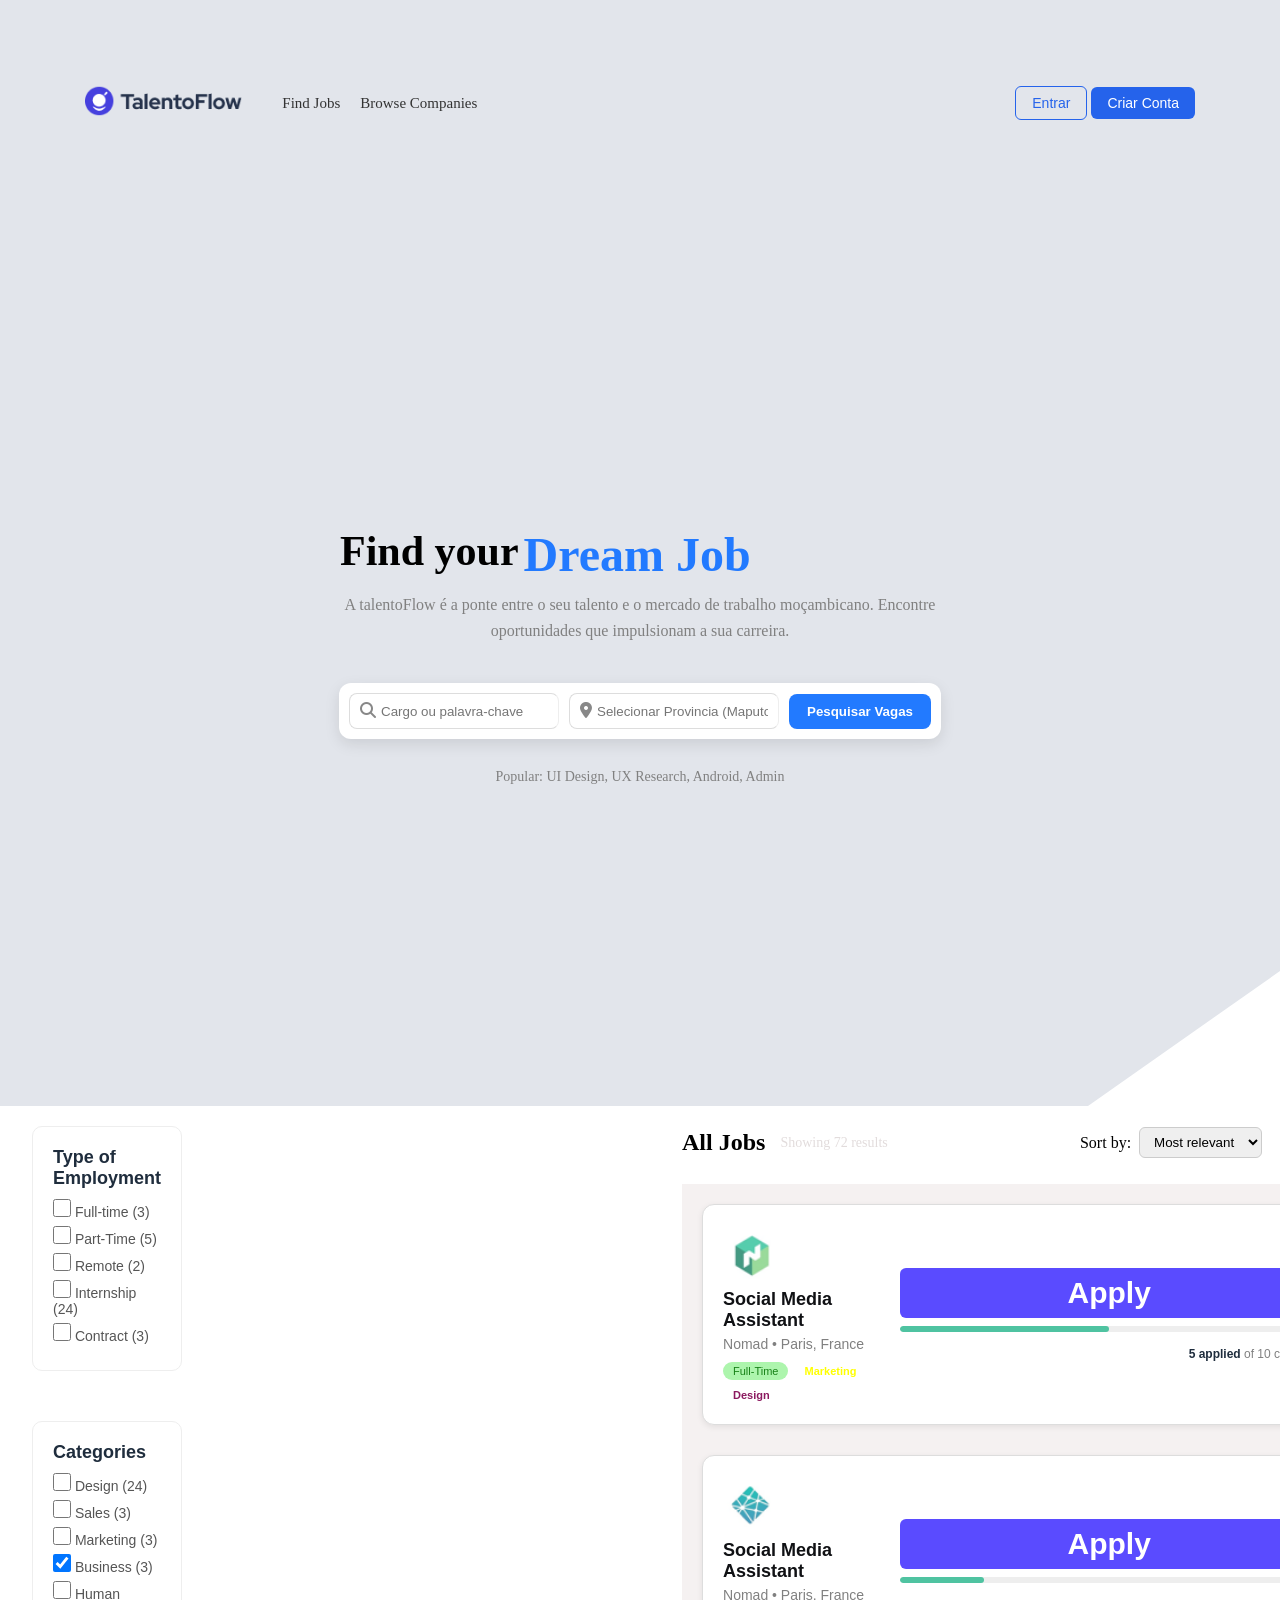
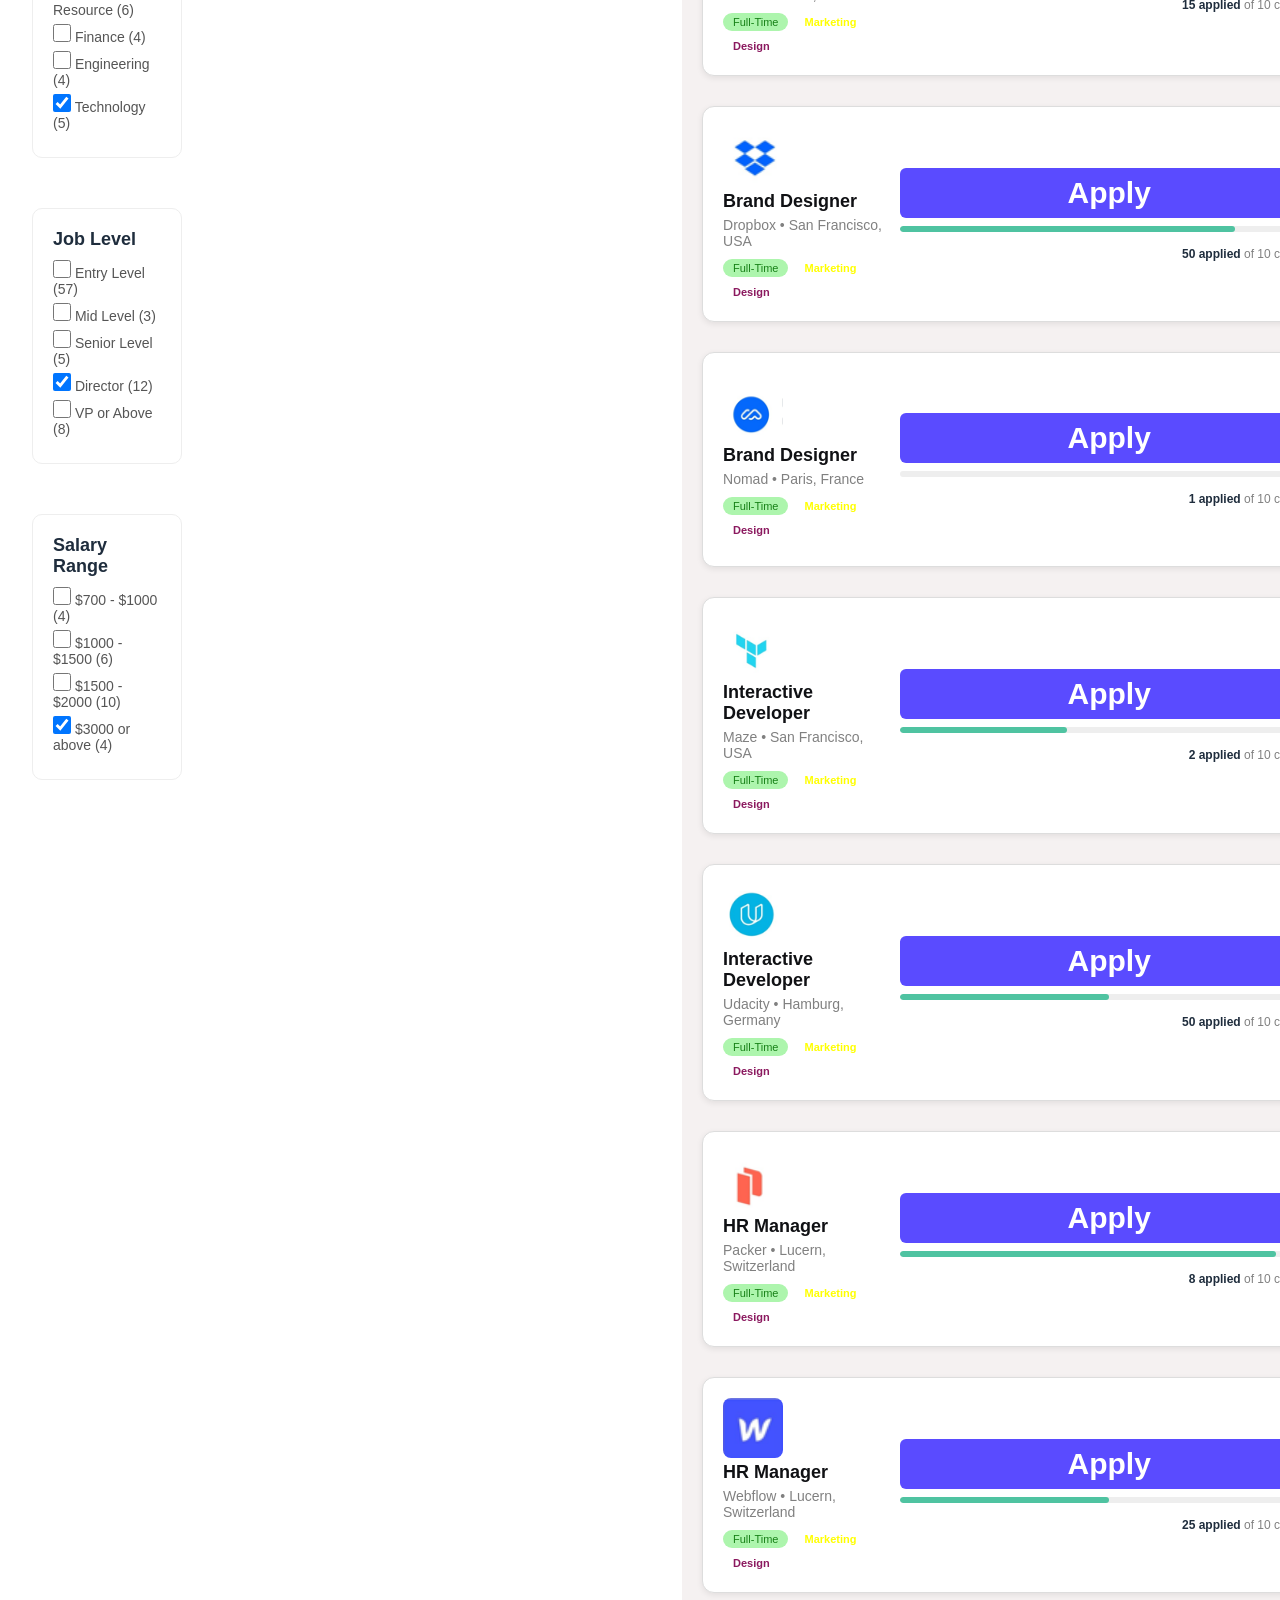
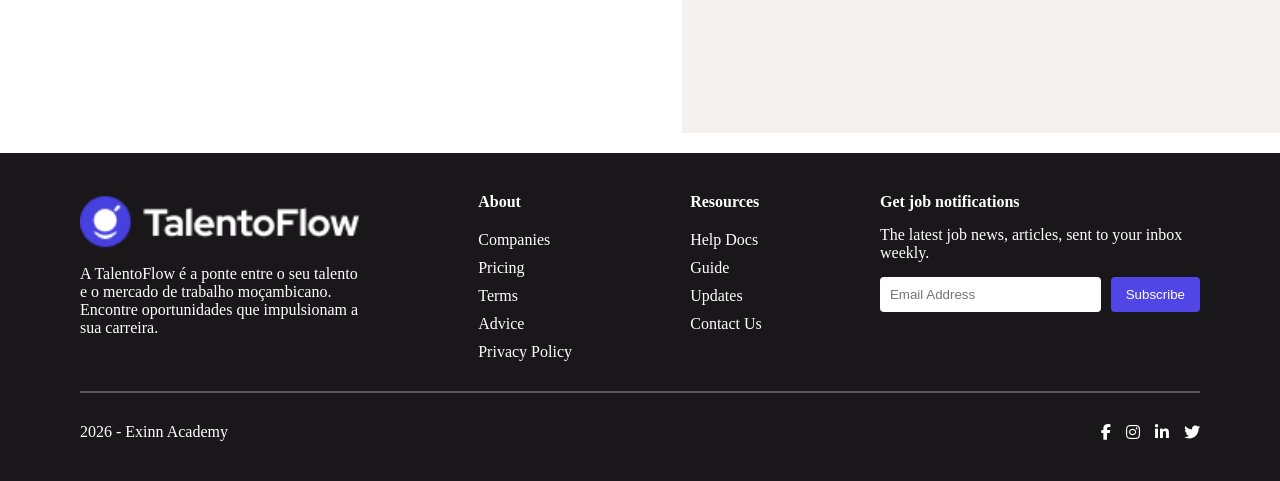
==== findingJob.html @ d1d88d62 "trabalhando na pafe find jobs" ====
<!DOCTYPE html>
<html lang="en">
<head>
    <meta charset="UTF-8">
    <meta name="viewport" content="width=device-width, initial-scale=1.0">
    <title>Document</title>
    <link rel="stylesheet" href="https://cdnjs.cloudflare.com/ajax/libs/font-awesome/6.4.0/css/all.min.css">

    <link rel="stylesheet" href="styles.css">
    <link rel="stylesheet" href="find.css">

    
</head>
<body>



    <header class="cabeca"> 
    <!-- Lado esquerdo: logo + nome --> 
    <div class="divhead1"> 
        <div class="logo-area"> 
            <img class="imag" src="AssetsTalentoFlow/Logo.png" alt="Logo TalentoFlow"> 
        </div> 
        
        <!-- Centro: links de navegação --> 
        <div class="headElements"> 
            <div><a href="#">Find Jobs</a></div> 
            <div><a href="#">Browse Companies</a></div> 
        </div> 
    </div> 
    
    <!-- Lado direito: botões --> 
     <div class="auth-buttons"> 
        <nav>
            <button>Entrar</button>
            <button>Criar Conta</button>
        </nav>
    </div> 
  </header>





    

   <section class="hero">

    <div class="hero-content1">

        <div class="finding">
            <div class="hero-title">Find your </div>
            <div class="hero-number">Dream Job</div>
        </div>

        

        <div class="text1">
            <p>
                A talentoFlow é a ponte entre o seu talento e o mercado de trabalho moçambicano.
                Encontre oportunidades que impulsionam a sua carreira.
            </p>
        </div>
    </div>

    <!-- Barra de Pesquisa -->
    <div class="search-container">

        <div class="search-input-group">
            <span><i class="fa fa-search"></i></span>
            <input type="text" placeholder="Cargo ou palavra-chave">
        </div>

        <div class="search-input-group">
            <span><i class="fa-solid fa-location-dot"></i></span>
            <input type="text" placeholder="Selecionar Provincia (Maputo)">
        </div>

        <button class="search-btn">Pesquisar Vagas</button>

    </div>

    <div class="popular">
        Popular: UI Design, UX Research, Android, Admin
    </div>

  </section>













<section  class="finding-jobs">




    <!--Area de filtros, essas duas divs dessa section, terao flex direction row-->

    <div class="filtros">

            <!-- Type of Employment -->
            <div class="filtro">
                <div class="filtro-titulo">Type of Employment</div>

                <label class="item"><input type="checkbox"> Full-time (3)</label>
                <label class="item"><input type="checkbox"> Part-Time (5)</label>
                <label class="item"><input type="checkbox"> Remote (2)</label>
                <label class="item"><input type="checkbox"> Internship (24)</label>
                <label class="item"><input type="checkbox"> Contract (3)</label>
            </div>

            <!-- Categories -->
            <div class="filtro">
                <div class="filtro-titulo">Categories</div>

                <label class="item"><input type="checkbox"> Design (24)</label>
                <label class="item"><input type="checkbox"> Sales (3)</label>
                <label class="item"><input type="checkbox"> Marketing (3)</label>
                <label class="item"><input type="checkbox" checked> Business (3)</label>
                <label class="item"><input type="checkbox"> Human Resource (6)</label>
                <label class="item"><input type="checkbox"> Finance (4)</label>
                <label class="item"><input type="checkbox"> Engineering (4)</label>
                <label class="item"><input type="checkbox" checked> Technology (5)</label>
            </div>

            <!-- Job Level -->
            <div class="filtro">
                <div class="filtro-titulo">Job Level</div>

                <label class="item"><input type="checkbox"> Entry Level (57)</label>
                <label class="item"><input type="checkbox"> Mid Level (3)</label>
                <label class="item"><input type="checkbox"> Senior Level (5)</label>
                <label class="item"><input type="checkbox" checked> Director (12)</label>
                <label class="item"><input type="checkbox"> VP or Above (8)</label>
            </div>

            <!-- Salary -->
            <div class="filtro">
                <div class="filtro-titulo">Salary Range</div>   

                <label class="item"><input type="checkbox"> $700 - $1000 (4)</label>
                <label class="item"><input type="checkbox"> $1000 - $1500 (6)</label>
                <label class="item"><input type="checkbox"> $1500 - $2000 (10)</label>
                <label class="item"><input type="checkbox" checked> $3000 or above (4)</label>
            </div>

    </div >






    <!--Area de Finding jobs-->
    <div>
    
            <div class="jobs-top">

                <div class="left">
                    <h2>All Jobs</h2>
                    <span>Showing 72 results</span>
                </div>

                <div class="right">
                    <div class="sort">
                        <span>Sort by:</span>
                        <select>
                            <option>Most relevant</option>
                            <option>Newest</option>
                            <option>Oldest</option>
                            <option>Highest rated</option>
                        </select>
                    </div>

                    <div class="view-icons">
                        <button><i class="fa-solid fa-th"></i></button>
                        <button><i class="fa-solid fa-bars"></i></button>
                    </div>
                </div>

            </div>





            <!--Section de últimas vagas-->
 

        <section class="vagasAbertas">
        

            

        <!-- LINHAS DE VAGAS -->
        <div class="linha-vagas">
            <!-- VAGA 1 -->
            <div class="vaga">

            <div>
                <div class="vaga-img">
                    <img src="imagesVagas/vaga1.png" alt="Social Media Assistant">
                </div>
                <div class="vaga-info">
                    <h3>Social Media Assistant</h3>
                    <p>Nomad • Paris, France</p>
                    <div class="vaga-tags">
                    <button class="full">Full-Time</button>
                    <button class="marketing">Marketing</button>
                    <button class="design">Design</button>
                    </div>
                </div>
            </div>


                <div class="apply-box">

                        <button class="apply-btn">Apply</button>

                        <div class="progress-bar">
                            <div class="progress1"></div>
                        </div>

                        <div class="info">
                            <span class="bold">5 applied</span>
                            <span class="light">of 10 capacity</span>
                        </div>

                </div>

            </div>

            <!-- VAGA 2 -->
            <div class="vaga">
            <div>
                <div class="vaga-img">
                    <img src="imagesVagas/vaga2.png" alt="Social Media Assistant">
                </div>
                
                <div class="vaga-info">
                                        <h3>Social Media Assistant</h3>
                                        <p>Nomad • Paris, France</p>
                                        <div class="vaga-tags">
                                        <button class="full">Full-Time</button>
                                        <button class="marketing">Marketing</button>
                                        <button class="design">Design</button>
                                        </div>
                </div>
            </div>


            <div class="apply-box">

                        <button class="apply-btn">Apply</button>

                        <div class="progress-bar">
                            <div class="progress2"></div>
                        </div>

                        <div class="info">
                            <span class="bold">15 applied</span>
                            <span class="light">of 10 capacity</span>
                        </div>

                </div>
                
        </div>




        <div class="linha-vagas">
            <!-- VAGA 3 -->
            <div class="vaga">
            <div>
                <div class="vaga-img">
                    <img src="imagesVagas/vaga3.png" alt="Brand Designer">
                </div>
                <div class="vaga-info">
                    <h3>Brand Designer</h3>
                    <p>Dropbox • San Francisco, USA</p>
                    <div class="vaga-tags">
                    <button class="full">Full-Time</button>
                    <button class="marketing">Marketing</button>
                    <button class="design">Design</button>
                    </div>
                </div>
            </div>


            <div class="apply-box">

                        <button class="apply-btn">Apply</button>

                        <div class="progress-bar">
                            <div class="progress3"></div>
                        </div>

                        <div class="info">
                            <span class="bold">50 applied</span>
                            <span class="light">of 10 capacity</span>
                        </div>

                </div>

            
            </div>






            <!-- VAGA 4 -->
            <div class="vaga">
            
            <div>
                <div class="vaga-img">
                    <img src="imagesVagas/vaga4.png" alt="Brand Designer">
                </div>
                <div class="vaga-info">
                    <h3>Brand Designer</h3>
                    <p>Nomad • Paris, France</p>
                    <div class="vaga-tags">
                    <button class="full">Full-Time</button>
                    <button class="marketing">Marketing</button>
                    <button class="design">Design</button>
                    </div>
                </div>
            </div>

            <div class="apply-box">

                        <button class="apply-btn">Apply</button>

                        <div class="progress-bar">
                            <div class="progress4"></div>
                        </div>

                        <div class="info">
                            <span class="bold">1 applied</span>
                            <span class="light">of 10 capacity</span>
                        </div>

                </div>
        </div>

        <div class="linha-vagas">
            <!-- VAGA 5 -->
            <div class="vaga">
            <div>
                <div class="vaga-img">
                    <img src="imagesVagas/vaga5.png" alt="Interactive Developer">
                </div>
                <div class="vaga-info">
                    <h3>Interactive Developer</h3>
                    <p>Maze • San Francisco, USA</p>
                    <div class="vaga-tags">
                    <button class="full">Full-Time</button>
                    <button class="marketing">Marketing</button>
                    <button class="design">Design</button>
                    </div>
                </div>
            </div>

            <div class="apply-box">

                        <button class="apply-btn">Apply</button>

                        <div class="progress-bar">
                            <div class="progress5"></div>
                        </div>

                        <div class="info">
                            <span class="bold">2 applied</span>
                            <span class="light">of 10 capacity</span>
                        </div>

                </div>
            </div>

            <!-- VAGA 6 -->
            <div class="vaga">
            <div>
                <div class="vaga-img">
                    <img src="imagesVagas/vaga6.png" alt="Interactive Developer">
                </div>
                <div class="vaga-info">
                    <h3>Interactive Developer</h3>
                    <p>Udacity • Hamburg, Germany</p>
                    <div class="vaga-tags">
                    <button class="full">Full-Time</button>
                    <button class="marketing">Marketing</button>
                    <button class="design">Design</button>
                    </div>
                </div>
            </div>
            <div class="apply-box">

                        <button class="apply-btn">Apply</button>

                        <div class="progress-bar">
                            <div class="progress6"></div>
                        </div>

                        <div class="info">
                            <span class="bold">50 applied</span>
                            <span class="light">of 10 capacity</span>
                        </div>

                </div>
        </div>

        <div class="linha-vagas">

            <!-- VAGA 7 -->
            <div class="vaga">
            <div>
                <div class="vaga-img">
                    <img src="imagesVagas/vaga7.png" alt="HR Manager">
                </div>
                <div class="vaga-info">
                    <h3>HR Manager</h3>
                    <p>Packer • Lucern, Switzerland</p>
                    <div class="vaga-tags">
                    <button class="full">Full-Time</button>
                    <button class="marketing">Marketing</button>
                    <button class="design">Design</button>
                    </div>
                </div>
            </div>

            <div class="apply-box">

                        <button class="apply-btn">Apply</button>

                        <div class="progress-bar">
                            <div class="progress7"></div>
                        </div>

                        <div class="info">
                            <span class="bold">8 applied</span>
                            <span class="light">of 10 capacity</span>
                        </div>

                </div>
            </div>

            <!-- VAGA 8 -->
            <div class="vaga">
            <div>
                <div class="vaga-img">
                    <img src="imagesVagas/vaga8.png" alt="HR Manager">
                </div>
                <div class="vaga-info">
                    <h3>HR Manager</h3>
                    <p>Webflow • Lucern, Switzerland</p>
                    <div class="vaga-tags">
                    <button class="full">Full-Time</button>
                    <button class="marketing">Marketing</button>
                    <button class="design">Design</button>
                    </div>
                </div>
            </div>
            <div class="apply-box">

                        <button class="apply-btn">Apply</button>

                        <div class="progress-bar">
                            <div class="progress8"></div>
                        </div>

                        <div class="info">
                            <span class="bold">25 applied</span>
                            <span class="light">of 10 capacity</span>
                        </div>

                </div>
        </div>
        </section>







    </div>




</section>



<footer class="footer">

    <div class="containerFooter">

        <!-- COLUNA 1 - EMPRESA -->
        <div class="empresa">
            <img src="AssetsTalentoFlow/Logo-Branco.png" alt="Logo">
            <p>
                A TalentoFlow é a ponte entre o seu talento e o mercado de trabalho moçambicano.
                Encontre oportunidades que impulsionam a sua carreira.
            </p>
        </div>

        <!-- COLUNA 2 - ABOUT -->
        <div class="coluna">
            <h4>About</h4>
            <span>Companies</span>
            <span>Pricing</span>
            <span>Terms</span>
            <span>Advice</span>
            <span>Privacy Policy</span>
        </div>

        <!-- COLUNA 3 - RESOURCES -->
        <div class="coluna">
            <h4>Resources</h4>
            <span>Help Docs</span>
            <span>Guide</span>
            <span>Updates</span>
            <span>Contact Us</span>
        </div>

        <!-- COLUNA 4 - NEWSLETTER -->
        <div class="newsletter">
            <h4>Get job notifications</h4>
            <p>
                The latest job news, articles, sent to your inbox weekly.
            </p>

            <div class="form">
                <input type="email" placeholder="Email Address">
                <button>Subscribe</button>
            </div>
        </div>

    </div>

    <hr>

    <!-- PARTE FINAL -->
    <div class="final">
        <span>2026 - Exinn Academy</span>

        <div class="redes">
            <i class="fab fa-facebook-f"></i>
            <i class="fab fa-instagram"></i>
            <i class="fab fa-linkedin-in"></i>
            <i class="fab fa-twitter"></i>
        </div>
    

</footer>

    
</body>
</html>
---- styles.css ----
* {   
    margin: 0;
    padding: 0;
    box-sizing: border-box;
}



/* HEADER GERAL */
.cabeca {
    display: flex;
    justify-content: space-between; /* esquerda | direita */
    align-items: center;
   
    background-color: #e2e5eb;
    border-bottom: 0px solid #e5e5e5;
    padding-left: 85px;
    padding: 85px;
}

/* BLOCO ESQUERDO (logo + menu) */
.divhead1 {
    display: flex;
    align-items: center;
    gap: 40px; /* espaço entre logo e links */
}

/* Logo */
.logo-area 

 img {
    height: 32px;
    width: auto;
    background-color: transparent; /* garante que não há fundo preto */
}


.imag {
    height: 32px;
    width: auto;
}

/* LINKS DE NAVEGAÇÃO */
.headElements {
    display: flex;
    gap: 20px;
}

.headElements a {
    text-decoration: none;
    color: #333;
    font-size: 15px;
    font-weight: 500;
}

.headElements a:hover {
    color: #2563eb; /* azul */
}

/* BLOCO DIREITO (botões) */
.auth-buttons {
    display: flex;
    gap: 12px;
}

/* BOTÕES */
.auth-buttons button {
    padding: 8px 16px;
    border-radius: 6px;
    font-size: 14px;
    cursor: pointer;
    border: none;
}

/* Botão Entrar */
.auth-buttons button:first-child {
    background-color: transparent;
    color: #2563eb;
    border: 1px solid #2563eb;
}

/* Botão Criar Conta */
.auth-buttons button:last-child {
    background-color: #2563eb;
    color: #fff;
}




/*MAIN GERAL*/



/*section first, de introducao*/


/* HERO SECTION */

.hero {
    display: flex;
    flex-direction: column;
    justify-content: center;
    padding: 80px 100px;
    gap: 25px;
     background-color: #e2e5eb;
    min-height: 100vh;


     clip-path: polygon(
        0% 0%,     /* corte no topo à esquerda */
        100% 0%,   /* topo direito normal */
        100% 85%,  /* desce antes do fim */
        85% 100%,  /* corte no fundo à direita */
        0% 100%,   /* fundo esquerdo normal */
        0% 12%     /* sobe para fechar o corte esquerdo */
    );


}


     

/* Conteúdo principal */

.hero-content {
    max-width: 700px;
}

.hero-title {
    font-size: 42px;
    font-weight: 700;
}

.hero-subtitle {
    font-size: 36px;
    font-weight: 600;
}

.hero-number {
    font-size: 48px;
    font-weight: 800;
    color: #1e90ff;
}

.hero-image img {
   
    width: 250px;
    margin-top: 15px;
}

.text1 {
    margin-top: 20px;
    color: #555;
    line-height: 1.6;
}

/* SEARCH BAR */

.search-container {
    display: flex;
    align-items: center;
    gap: 15px;
    margin-top: 20px;
    background: white;
    padding: 15px;
    border-radius: 12px;
    box-shadow: 0 10px 25px rgba(0,0,0,0.08);
    max-width: 800px;
}

.search-input-group {
    display: flex;
    align-items: center;
    gap: 8px;
    flex: 1;
    border: 1px solid #ddd;
    padding: 10px 12px;
    border-radius: 8px;
}

.search-input-group i {
    color: #888;
}

.search-input-group input {
    border: none;
    outline: none;
    width: 100%;
}

.search-btn {
    padding: 12px 20px;
    background: #1e90ff;
    color: white;
    border: none;
    border-radius: 8px;
    cursor: pointer;
    font-weight: 600;
    transition: 0.3s;
}

.search-btn:hover {
    background: #0d6efd;
}

/* Popular tags */

.popular {
    margin-top: 10px;
    font-size: 14px;
    color: #666;


}


/*Section de empresas*/

.secao-empresas {
    width: 100%;
    background-color: white;
    display: flex;
    justify-content:flex-start; /* centraliza o conteúdo */
    padding: 30px 0;
    padding: 85px;
}

.secao-empresas .container-empresas {
    width: 100%;
    max-width: 1200px; /* mesma largura das outras secções */
   
    display: flex;
    flex-direction: column;
    align-items:first baseline;
    gap: 20px;
}

.logos-empresas img {
    width: 100%;
    height: auto;
}

<!--Section de explorar as vagas-->

/* styles.css */


.explore {
    max-width: 1200px;   /* mesma largura das vagas */
    margin: 0 auto;       /* centraliza horizontalmente */
    padding: 0 20px;      /* espaço lateral */
    margin-bottom: 40px;  /* espaçamento inferior da seção */
}

/* Cabeçalho da seção */
.cabecalho-explore {
    display: flex;
    justify-content: space-between;
    align-items: center;
    margin-bottom: 30px;
    padding-left: 100px;
    padding-right: 100px;
    font-size: 20px;
}

.designExp{
    color:#2196F3;
}

.show1{
    color: #0e3e86;
}



/* SECTION DE CATEGORIAS */
.categorias {
    padding: 60px 80px;
}

/* Cada linha */
.linha-categorias {
    display: flex;          /* Ativa flex */
    gap: 20px;              /* Espaço entre cards */
    margin-bottom: 20px;    /* Espaço entre linhas */
}

/* Cada card */
.card-categoria {
    flex: 1;                /* Todos com mesmo tamanho */
    background: #ffffff;
    padding: 25px;
    border-radius: 12px;
    display: flex;
    flex-direction: column;
    align-items: center;
    gap: 20px;
    border: 1px solid #eee;
    cursor: pointer;
    transition: 0.3s ease;
}

/* Hover */
.card-categoria:hover {
    transform: translateY(-5px);
    box-shadow: 0 10px 20px rgba(0,0,0,0.08);
}

/* Ícone */
.card-icon img {
    width: 100px;   
    height: auto;   /* mantémmos a proporção */
}

.card-icon i {
    font-size: 40px;
}

/* Texto */
.card-titulo {
    font-size: 18px;
    margin-bottom: 6px;
}

.card-vagas {
    font-size: 14px;
    color: gray;
    display: flex;
    align-items: center;
    gap: 8px;
}

.eng{
    color: rgb(68, 68, 245);
    font-size:2px;
   
}

.gestao{
    color: rgb(68, 68, 245);
    font-size:2px;

}


.recur{
    color: rgb(68, 68, 245);
    font-size:2px;
}

.micro{

    color: rgb(68, 68, 245);
    font-size:2px;

    
}











/*Area de Dashboard*/

/* SECTION GERAL */
.sectionParaDashboard {

     max-width: 1650px;   /* MESMA largura das
     outras seções */
     height: 510px;
    margin: 0 auto;      /* centralizacao horizontal */
    background-color: #4a49e5;
    padding: 60px 80px;


    /*Decidimos aplicar esse conceito de clip-path para recortar o elemento... Vamos la ver:*/

    clip-path: polygon(
        15% 0%,     /* corte no topo à esquerda */
        100% 0%,   /* topo direito normal */
        100% 85%,  /* desce antes do fim */
        85% 100%,  /* corte no fundo à direita */
        0% 100%,   /* fundo esquerdo normal */
        0% 12%     /* sobe para fechar o corte esquerdo */
    );
}
/* CONTAINER FLEX */
.dashboard-content {
    display: flex;
    align-items: center;
    justify-content: space-between;
    gap: 40px;
    
}

/* TEXTO */
.dashboard-text {
    max-width: 480px;
    color: #ffffff;
}

.dashboard-text h2 {
    font-size: 42px;
    font-weight: 700;
    line-height: 1.2;
    margin-bottom: 20px;
}

.dashboard-text .price {
    font-size: 16px;
    margin-bottom: 24px;
}

/* BOTÃO */
.btn-publicar {
    padding: 14px 28px;
    font-size: 16px;
    font-weight: 600;
    color: #4a49e5;
    background-color: #ffffff;
    border: none;
    border-radius: 6px;
    cursor: pointer;
    transition: 0.3s;
}

.btn-publicar:hover {
    background-color: #f1f1f1;
}

/* IMAGEM */
.dashboard-image img {
    max-width: 800px;
    width: 100%;
    height: 450px;
    border-radius: 10px;
}





/* Container geral */
.vagas {
    padding: 60px 100px;
    background-color: #f5f5f5;
}

/* TOPO */

/* Container geral */
.vagas {
    padding: 60px 100px;
    background-color: #f5f5f5;
}

/* TOPO */
.vagas-topo {
    display: flex;
    justify-content: space-between;
    align-items: center;
    margin-bottom: 40px;
}

.designTitle {
    color: #0d6efd;
}

.ver-todas {
    color: #0c185c;
    cursor: pointer;
    transition: color 0.3s;
}

.ver-todas:hover {
    color: #0d6efd;
}

/* GRELHA FLEX (mesma regra para linha 1 e linha 2) */
.grelha-vagas {
    display: flex;
    flex-wrap: wrap;
    gap: 25px;
    margin-bottom: 40px; /* separa linhas */
}

/* CARD */
.vaga-card {
    flex: 1 1 calc(25% - 25px);
    min-width: 0;
    background-color: #fff;
    border: 1px solid #e6e6e6;
    border-radius: 10px;
    padding: 20px;
    display: flex;
    flex-direction: column;
    gap: 12px;
    transition: 0.2s ease;
}

.vaga-card:hover {
    transform: translateY(-4px);
    box-shadow: 0 10px 25px rgba(0,0,0,0.05);
}

/* HEADER */
.vaga-header {
    display: flex;
    justify-content: space-between;
    align-items: center;
}

.imgEmp {
    width: 45px;
    height: 45px;
    object-fit: contain;
}

.full-time {
    border: 1px solid #0c185c;
    color: #0c185c;
    font-size: 12px;
    padding: 5px 10px;
    border-radius: 6px;
}

/* TEXTO */
.vaga-card h3 {
    margin: 0;
    word-break: break-word;
}

.empresa-local {
    display: flex;
    flex-wrap: wrap;
    gap: 5px;
    font-size: 14px;
    color: #666;
}

.descricao {
    font-size: 14px;
    color: #777;
}

/* TAGS */
.tags {
    display: flex;
    flex-wrap: wrap;
    gap: 8px;
    margin-top: 5px;
}

.tag {
    font-size: 12px;
    padding: 6px 12px;
    border-radius: 20px;
}

.marketing {
    background-color: #ffe8cc;
    color: #e67e22;
}

.design {
    background-color: #d4f5e9;
    color: #2ecc71;
}

.technology {
    background-color: #ffe3e3;
    color: #e74c3c;
}

.business {
    background-color: #ede7f6;
    color: #6c5ce7;
}

/* TABLET */
@media (max-width: 1024px) {
    .vaga-card {
        flex: 1 1 calc(50% - 25px);
    }

    .vagas {
        padding: 40px 40px;
    }
}

/* MOBILE */
@media (max-width: 768px) {
    .vaga-card {
        flex: 1 1 100%;
    }

    .vagas {
        padding: 30px 20px;
    }

    .vagas-topo {
        flex-direction: column;
        align-items: flex-start;
        gap: 10px;
    }
}









/*ESTILIZANDO SECTION DE ULTIMAS VAGAS Agora*/


.vagasAbertas {
  padding: 60px 100px;
  background-color: #f5f1f1;
  font-family: Arial, sans-serif;
}

.vagas-topo {
    display: flex;
    justify-content: space-between;
    align-items: center;
    margin-bottom: 40px;
}

.designTitle {
    color: #227aff;
}

.ver-todas {
    color: #0c185c;
    font-size: 14px;
    cursor: pointer;
    font-size: 15px;
}

.linha-vagas {
  display: flex;
  justify-content: space-between;
  gap: 30px;
  margin-bottom: 30px;
  flex-wrap: wrap;
  align-items: stretch; /* garante que todas as vagas tenham a mesma altura */
}

.vaga {
  flex: 1 1 calc(50% - 15px);
  display: flex;
  gap: 15px;
  padding: 20px;
  border: 1px solid #ddd;
  border-radius: 12px;
  background-color: #fff;
  align-items: center;
  box-shadow: 0 2px 6px rgba(0,0,0,0.08);
  transition: transform 0.2s, box-shadow 0.2s;
}

.vaga:hover {
  transform: translateY(-5px);
  box-shadow: 0 6px 15px rgba(0,0,0,0.15);
}

.vaga-img img {
  width: 60px;
  height: 60px;
  object-fit: contain;
  border-radius: 8px;
}

.vaga-info h3 {
  margin: 0;
  font-size: 18px;
  color: #101114;
}

.vaga-info p {
  margin: 5px 0 10px;
  font-size: 14px;
  color: gray;
}

.vaga-tags {
  display: flex;
  gap: 6px;
  flex-wrap: wrap;
}

.vaga-tags span {
  padding: 4px 8px;
  font-size: 11px;
  border-radius: 6px;
  color: white;
}

.full{
    background-color: rgb(173, 245, 173);
    color: rgb(23, 129, 23);
    border-radius: 20px;
    padding: 4px;
}

.marketing{
    background-color: transparent;
    color: yellow;
    border-radius: 20px;
    padding: 4px;
    border: 2px solid yellow;
    font-weight: bold;

}

.design{
     background-color: transparent;
    color: rgb(139, 25, 95);
    border-radius: 20px;
    padding: 4px;
    border: 2px solid rgb(139, 25, 95);
    font-weight: bold;
}






/* RESPONSIVO */
@media (max-width: 768px) {
  .vagasAbertas {
    padding: 40px 20px;
  }

  .linha-vagas {
    flex-direction: column;
    gap: 20px;
  }

  .vaga {
    flex: 1 1 100%;
  }
}











/*Footer*/


.footer{
    background-color: rgb(25, 23, 26);
    color: white;
    padding: 40px 80px;
}

/* Container principal */
.containerFooter{
    display: flex;
    justify-content: space-between;   /* DISTRIBUI IGUAL À IMAGEM */
    align-items: flex-start;
    gap: 40px;
    flex-wrap: wrap;
}

/* Empresa */
.empresa{
    max-width: 280px;
    display: flex;
    flex-direction: column;
    gap: 15px;
}

/* Colunas About e Resources */
.coluna{
    display: flex;
    flex-direction: column;
    gap: 10px;
}

.coluna h4{
    margin-bottom: 10px;
}

/* Newsletter */
.newsletter{
    max-width: 320px;
    display: flex;
    flex-direction: column;
    gap: 15px;
}

.form{
    display: flex;
    gap: 10px;
}

.form input{
    padding: 10px;
    border: none;
    border-radius: 4px;
    flex: 1;
}

.form button{
    padding: 10px 15px;
    background-color: #4f46e5;
    border: none;
    color: white;
    border-radius: 4px;
    cursor: pointer;
}

/* Linha */
hr{
    margin: 30px 0;
    border: 1px solid #555;
}

/* Parte final */
.final{
    display: flex;
    justify-content: space-between;  /* AQUI estava o teu erro */
    align-items: center;
}

.redes{
    display: flex;
    gap: 15px;
}





/* RESPONSIVIDADE - MOBILE */  

@media (max-width: 768px) {

    /* Rducao de pading um pouquinho grandess  */
    .hero,
    .secao-empresas,
    .categorias,
    .vagasAbertas,
    .footer {
        padding: 40px 20px;
    }

    .cabecalho-explore {
        padding: 0 20px;
        flex-direction: column;
        align-items: flex-start;
        gap: 10px;
    }

    /* Header empilhado */
    .cabeca {
        flex-direction: column;
        gap: 15px;
        padding: 15px 20px;
    }

    .divhead1 {
        flex-direction: column;
        gap: 15px;
        align-items: center;
    }

    .headElements {
        flex-direction: column;
        align-items: center;
    }

    .auth-buttons {
        flex-direction: column;
        width: 100%;
    }

    .auth-buttons button {
        width: 100%;
    }

    /* Hero */
    .hero-title { font-size: 28px; }
    .hero-subtitle { font-size: 24px; }
    .hero-number { font-size: 32px; }

    .hero-image img {
        width: 180px;
    }

    /* Search */
    .search-container {
        flex-direction: column;
        gap: 10px;
    }

    .search-btn {
        width: 100%;
    }

    /* Categorias em coluna */
    .linha-categorias {
        display: flex;
    flex-wrap: wrap;
    }

    /* Vagas em coluna */
    .linha-vagas {
        flex-direction: column;
    }

    .vaga {
        flex-direction: column;
        align-items: flex-start;
    }

    /* Footer */
    .containerFooter {
        flex-direction: column;
        gap: 30px;
    }

    .final {
        flex-direction: column;
        gap: 15px;
    }
}


/* TABLET */
@media (max-width: 1024px){
    .vaga-card{
        flex: 0 0 calc(50% - 13px);
    }
}














/*Area de finding jobs: */


.apply-box{
    width: 500px;
    margin: 40px auto;
    font-family: Arial, Helvetica, sans-serif;
}

/* BOTÃO */
.apply-btn{
    width: 100%;
    padding: 20px;
    font-size: 30px;
    font-weight: bold;
    color: white;
    background: linear-gradient(90deg, #4b4be0, #5a4bdb);
    border: none;
    border-radius: 5px;
    cursor: pointer;
}

/* BARRA */
.progress-bar{
    width: 100%;
    height: 10px;
    background-color: #cfd6e0;
    border-radius: 5px;
    margin-top: 20px;
}

/* PROGRESSO (5 de 10 = 50%) */
.progress1{
    width: 50%;
    height: 100%;
    background-color: #4fc3a1;
    border-radius: 5px;
}

.progress2{
    width: 20%;
    height: 100%;
    background-color: #4fc3a1;
    border-radius: 5px;
}

.progress3{
    width: 80%;
    height: 100%;
    background-color: #4fc3a1;
    border-radius: 5px;
}

.progress4{
    width: 0%;
    height: 100%;
    background-color: #4fc3a1;
    border-radius: 5px;
}

.progress5{
    width: 40%;
    height: 100%;
    background-color: #4fc3a1;
    border-radius: 5px;
}

.progress6{
    width: 50%;
    height: 100%;
    background-color: #4fc3a1;
    border-radius: 5px;
}


.progress7{
    width: 90%;
    height: 100%;
    background-color: #4fc3a1;
    border-radius: 5px;
}

.progress8{
    width: 50%;
    height: 100%;
    background-color: #4fc3a1;
    border-radius: 5px;
}


/* TEXTO */
.info{
    margin-top: 15px;
    font-size: 28px;
}

.bold{
    font-weight: bold;
    color: #1f2d3d;
}

.light{
    color: #8a94a6;
}



/*filtros*/

.filtros{
    width: 300px;
    font-family: Arial, Helvetica, sans-serif;
}

/* cada bloco */
.filtro{
    margin-bottom: 30px;
}

/* título */
.filtro-titulo{
    font-weight: bold;
    font-size: 18px;
    margin-bottom: 15px;
    color: #1f2d3d;
}

/* cada item */
.item{
    display: flex;
    align-items: center;
    gap: 10px;
    margin-bottom: 12px;
    color: #6b7280;
    cursor: pointer;
}

/* checkbox estilo moderno */
.item input{
    width: 18px;
    height: 18px;
    cursor: pointer;
}






.jobs {
  width: 100%;
}

/* LINHA PRINCIPAL */
.jobs-top {
  display: flex;
  justify-content: space-between;
  align-items: center;
  width: 100%;
  margin-bottom: 20px;
}

/* LADO ESQUERDO */
.jobs-top .left {
  display: flex;
  align-items: center;
  gap: 15px;
}

.jobs-top .left span {
  color: rgb(228, 224, 224);
  font-size: 14px;
}

/* LADO DIREITO */
.jobs-top .right {
  display: flex;
  align-items: center;
  gap: 20px;
}

/* SORT */
.sort {
  display: flex;
  align-items: center;
  gap: 8px;
}

.sort select {
  padding: 5px 10px;
  border-radius: 6px;
  border: 1px solid #ccc;
}

/* ICONES */
.view-icons {
  display: flex;
  gap: 8px;
}

.view-icons button {
  border: 1px solid #ddd;
  background: #fff;
  padding: 6px 10px;
  border-radius: 6px;
  cursor: pointer;
}

/* HOVER (igual UI moderno) */
.view-icons button:hover {
  background: #f0f0f0;
}








/* ===== LAYOUT PRINCIPAL ===== */
.finding-jobs {
  display: flex;
  gap: 500px;

  max-width: 1400px;   /* largura máxima tipo UI real */
  width: 95%;          /* ocupa quase toda tela */
  margin: 0 auto;      /* CENTRALIZA */

  padding: 20px 0;
  background: white;
}

/* ===== FILTROS (ESQUERDA) ===== */
.filtros {
  width: 260px;
  display: flex;
  flex-direction: column;
  gap: 20px;
}

.filtro {
  background: #fff;
  padding: 20px;
  border-radius: 10px;
  border: 1px solid #eee;
}

.filtro-titulo {
  font-weight: bold;
  margin-bottom: 10px;
}

.item {
  display: block;
  font-size: 14px;
  margin: 6px 0;
  color: #555;
}

/* ===== AREA DIREITA ===== */
.jobs-area {
  flex: 1;
}

/* ===== TOPO ===== */
.jobs-top {
  display: flex;
  justify-content: space-between;
  align-items: center;
  margin-bottom: 25px;
}

.jobs-top .left span {
  font-size: 14px;
  color: rgb(226, 220, 220);
}

.jobs-top .right {
  display: flex;
  align-items: center;
  gap: 20px;
}

.sort select {
  padding: 6px 10px;
  border-radius: 6px;
  border: 1px solid #ccc;
}

.view-icons button {
  border: 1px solid #ddd;
  background: white;
  padding: 8px 10px;
  border-radius: 6px;
  cursor: pointer;
}

.view-icons button:hover {
  background: #f0f0f0;
}

/* ===== VAGAS ===== */
.linha-vagas {
  display: flex;
  flex-direction: column;
  gap: 20px;
}

/* CARD */
.vaga {
  display: flex;
  justify-content: space-between;
  align-items: center;
  padding: 20px;
  border: 1px solid #eee;
  border-radius: 12px;
  background: white;
  transition: 0.2s;
}

.vaga:hover {
  transform: translateY(-3px);
}

/* LADO ESQUERDO */
.vaga-left {
  display: flex;
  align-items: center;
  gap: 15px;
}

.vaga-img img {
  width: 55px;
}

.vaga-info h3 {
  font-size: 16px;
}

.vaga-info p {
  font-size: 13px;
  color: gray;
}

/* TAGS */
.vaga-tags {
  margin-top: 6px;
  display: flex;
  gap: 6px;
}

.vaga-tags button {
  border-radius: 20px;
  padding: 3px 10px;
  font-size: 11px;
  border: none;
}

/* CORES */
.full {
  background: #d4f5d4;
  color: green;
}

.marketing {
  border: 1px solid orange;
  color: orange;
  background: transparent;
}

.design {
  border: 1px solid purple;
  color: purple;
  background: transparent;
}

/* ===== APPLY ===== */
.apply-box {
  text-align: right;
  min-width: 140px;
}

.apply-btn {
  background: #5a4bff;
  color: white;
  border: none;
  padding: 8px 18px;
  border-radius: 6px;
  cursor: pointer;
}

.progress-bar {
  height: 6px;
  background: #eee;
  border-radius: 10px;
  margin: 8px 0;
  overflow: hidden;
}

.progress {
  height: 100%;
  background: #5a4bff;
  width: 50%;
}

.info {
  font-size: 12px;
}

.bold {
  font-weight: bold;
}

.light {
  color: gray;




}


/* ===== RESPONSIVIDADE para a tela de find job ===== */



/* até 1200px */
@media (max-width: 1200px) {
  .finding-jobs {
    width: 95%;
    gap: 20px;
  }

  .filtros {
    width: 240px;
  }
}

/*  até 992px */
@media (max-width: 992px) {
  .finding-jobs {
    flex-direction: column;
  }

  .filtros {
    width: 100%;
    flex-direction: row;
    flex-wrap: wrap;
    gap: 15px;
  }

  .filtro {
    flex: 1 1 45%;
  }

  .jobs-top {
    flex-direction: column;
    align-items: flex-start;
    gap: 15px;
  }

  .jobs-top .right {
    width: 100%;
    justify-content: space-between;
  }
}

/*  até 768px */
@media (max-width: 768px) {
  .filtros {
    flex-direction: column;
  }

  .filtro {
    width: 100%;
  }

  .vaga {
    flex-direction: column;
    align-items: flex-start;
    gap: 15px;
  }

  .vaga-left {
    width: 100%;
  }

  .apply-box {
    width: 100%;
    text-align: left;
  }

  .apply-btn {
    width: 100%;
  }

  .progress-bar {
    width: 100%;
  }
}

/*  até 576px */
@media (max-width: 576px) {
  .finding-jobs {
    width: 95%;
    padding: 10px 0;
  }

  .jobs-top h2 {
    font-size: 18px;
  }

  .vaga-info h3 {
    font-size: 14px;
  }

  .vaga-info p {
    font-size: 12px;
  }

  .vaga-tags button {
    font-size: 10px;
    padding: 2px 8px;
  }

  .view-icons {
    display: none;
  }

  .sort select {
    width: 100%;
  }
}








.finding{
    display: flex;
    flex-direction: row;
    gap: 5px;
}


hero-content1{
    display: flex;
    flex-direction: column;
    text-align: center;;
}














/*ESTILIZANDO SECTION DE ULTIMAS VAGAS Agora*/


.vagasAbertas {
  padding: 60px 100px;
  background-color: #f5f1f1;
  font-family: Arial, sans-serif;
}

.vagas-topo {
    display: flex;
    justify-content: space-between;
    align-items: center;
    margin-bottom: 40px;
}

.designTitle {
    color: #227aff;
}

.ver-todas {
    color: #0c185c;
    font-size: 14px;
    cursor: pointer;
}

.linha-vagas {
  display: flex;
  justify-content: space-between;
  gap: 30px;
  margin-bottom: 30px;
  flex-wrap: wrap;
  align-items: stretch; /* garante que todas as vagas tenham a mesma altura */
}

.vaga {
  justify-content;
  flex: 1 1 calc(50% - 15px);
  display: flex;
  gap: 5px;
  padding: 20px;
  border: 1px solid #ddd;
  border-radius: 12px;
  background-color: #fff;
  align-items: center;
  box-shadow: 0 2px 6px rgba(0,0,0,0.08);
  transition: transform 0.2s, box-shadow 0.2s;
}

.vaga:hover {
  transform: translateY(-5px);
  box-shadow: 0 6px 15px rgba(0,0,0,0.15);
}

.vaga-img img {
  width: 60px;
  height: 60px;
  object-fit: contain;
  border-radius: 8px;
}

.vaga-info h3 {
  margin: 0;
  font-size: 18px;
  color: #101114;
}

.vaga-info p {
  margin: 5px 0 10px;
  font-size: 14px;
  color: gray;
}

.vaga-tags {
  display: flex;
  gap: 6px;
  flex-wrap: wrap;
}

.vaga-tags span {
  padding: 4px 8px;
  font-size: 11px;
  border-radius: 6px;
  color: white;
}

.full{
    background-color: rgb(173, 245, 173);
    color: rgb(23, 129, 23);
    border-radius: 20px;
    padding: 4px;
}

.marketing{
    background-color: transparent;
    color: yellow;
    border-radius: 20px;
    padding: 4px;
    border: 2px solid yellow;
    font-weight: bold;

}

.design{
     background-color: transparent;
    color: rgb(139, 25, 95);
    border-radius: 20px;
    padding: 4px;
    border: 2px solid rgb(139, 25, 95);
    font-weight: bold;
}






/* RESPONSIVO */
@media (max-width: 768px) {
  .vagasAbertas {
    padding: 40px 20px;
  }

  .linha-vagas {
    flex-direction: column;
    gap: 20px;
  }

  .vaga {
    flex: 1 1 100%;
  }
}






.hero {
  height: 100vh; /* ocupa toda altura da tela */
  display: flex;
  flex-direction: column; /* empilha tudo */
  justify-content: center; /* centro vertical */
  align-items: center;     /* centro horizontal */
  text-align: center;
  gap: 20px; /* espaço entre os blocos */
}

/* CONTEÚDO */
.hero-content1 {
  max-width: 600px;
}

/* TITULO */
.finding {
  font-size: 42px;
  font-weight: bold;
}

.hero-number {
  color: #227aff;
}

/* TEXTO */
.text1 {
  margin-top: 10px;
  color: gray;
}

/* SEARCH BAR */
.search-container {
  display: flex;
  align-items: center;
  gap: 10px;
  background: #fff;
  padding: 10px;
  border-radius: 12px;
  box-shadow: 0 5px 15px rgba(0,0,0,0.1);
}

/* INPUTS */
.search-input-group {
  display: flex;
  align-items: center;
  gap: 5px;
  padding: 8px 10px;
  border-right: 1px solid #eee;
}

.search-input-group input {
  border: none;
  outline: none;
}

/* BOTÃO */
.search-btn {
  background: #227aff;
  color: #fff;
  border: none;
  padding: 10px 18px;
  border-radius: 8px;
  cursor: pointer;
}

/* POPULAR */
.popular {
  font-size: 14px;
  color: gray;
}
---- find.css ----
/*ESTILIZANDO SECTION DE ULTIMAS VAGAS Agora*/


.vagasAbertas {
  padding: 20px;
  background-color: #f5f1f1;
  font-family: Arial, sans-serif;
}

.vagas-topo {
    display: flex;
    justify-content: space-between;
    align-items: center;
    margin-bottom: 40px;
}

.designTitle {
    color: #227aff;
}

.ver-todas {
    color: #0c185c;
    font-size: 14px;
    cursor: pointer;
}

.linha-vagas {
  display: flex;
  justify-content: space-between;
  gap: 30px;
  margin-bottom: 30px;
  flex-wrap: wrap;
  align-items: stretch; /* garante que todas as vagas tenham a mesma altura */
}


.vaga:hover {
  transform: translateY(-5px);
  box-shadow: 0 6px 15px rgba(0,0,0,0.15);
}

.vaga-img img {
  width: 60px;
  height: 60px;
  object-fit: contain;
  border-radius: 8px;
}

.vaga-info h3 {
  margin: 0;
  font-size: 18px;
  color: #101114;
}

.vaga-info p {
  margin: 5px 0 10px;
  font-size: 14px;
  color: gray;
}

.vaga-tags {
  display: flex;
  gap: 6px;
  flex-wrap: wrap;
}

.vaga-tags span {
  padding: 4px 8px;
  font-size: 11px;
  border-radius: 6px;
  color: white;
}

.full{
    background-color: rgb(173, 245, 173);
    color: rgb(23, 129, 23);
    border-radius: 20px;
    padding: 4px;
}

.marketing{
    background-color: transparent;
    color: yellow;
    border-radius: 20px;
    padding: 4px;
    border: 2px solid yellow;
    font-weight: bold;

}

.design{
     background-color: transparent;
    color: rgb(139, 25, 95);
    border-radius: 20px;
    padding: 4px;
    border: 2px solid rgb(139, 25, 95);
    font-weight: bold;
}






/* RESPONSIVO */
@media (max-width: 768px) {
  .vagasAbertas {
    padding: 40px 20px;
  }

  .linha-vagas {
    flex-direction: column;
    gap: 20px;
  }

  .vaga {
    flex: 1 1 100%;
  }
}






.hero {
  height: 100vh; /* ocupa toda altura da tela */
  display: flex;
  flex-direction: column; /* empilha tudo */
  justify-content: center; /* centro vertical */
  align-items: center;     /* centro horizontal */
  text-align: center;
  gap: 20px; /* espaço entre os blocos */
}

/* CONTEÚDO */
.hero-content1 {
  max-width: 600px;
}

/* TITULO */
.finding {
  font-size: 42px;
  font-weight: bold;
}

.hero-number {
  color: #227aff;
}

/* TEXTO */
.text1 {
  margin-top: 10px;
  color: gray;
}

/* SEARCH BAR */
.search-container {
  display: flex;
  align-items: center;
  gap: 10px;
  background: #fff;
  padding: 10px;
  border-radius: 12px;
  box-shadow: 0 5px 15px rgba(0,0,0,0.1);
}

/* INPUTS */
.search-input-group {
  display: flex;
  align-items: center;
  gap: 5px;
  padding: 8px 10px;
  border-right: 1px solid #eee;
}

.search-input-group input {
  border: none;
  outline: none;
}

/* BOTÃO */
.search-btn {
  background: #227aff;
  color: #fff;
  border: none;
  padding: 10px 18px;
  border-radius: 8px;
  cursor: pointer;
}

/* POPULAR */
.popular {
  font-size: 14px;
  color: gray;
}
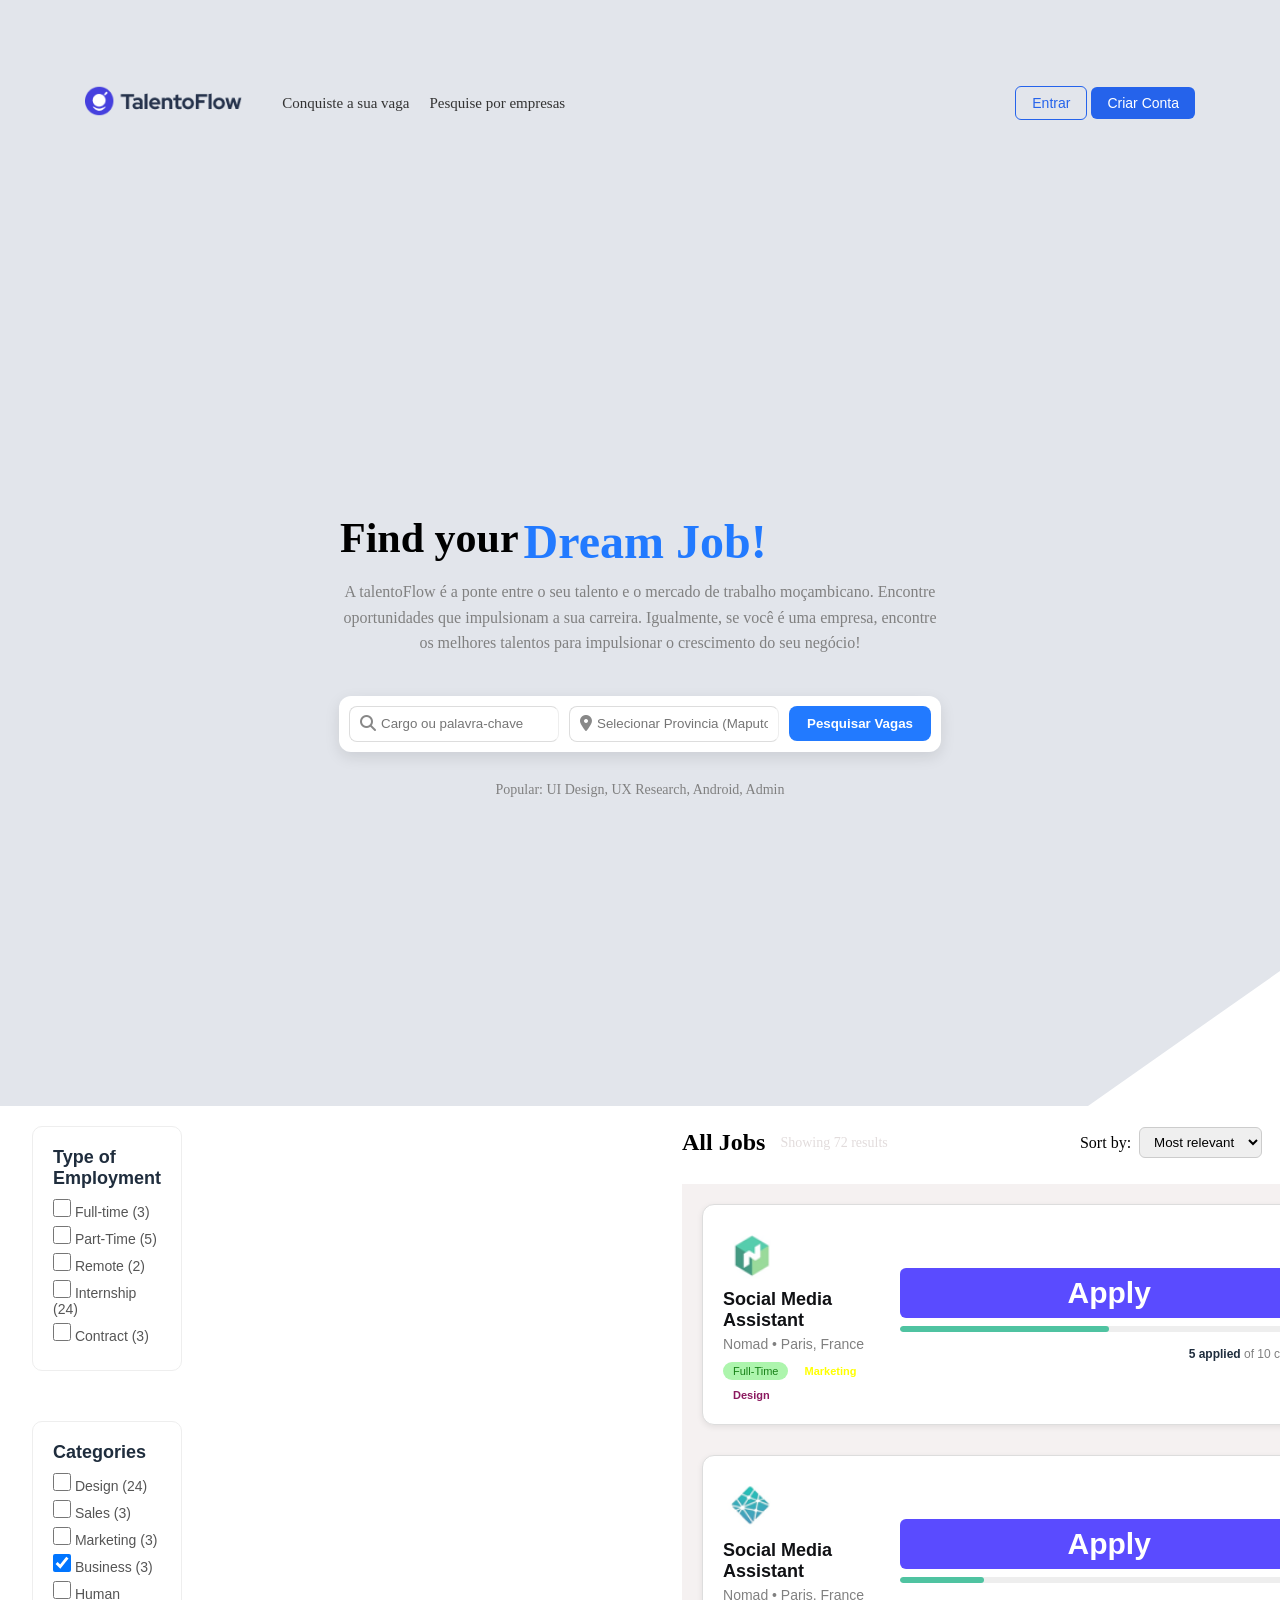
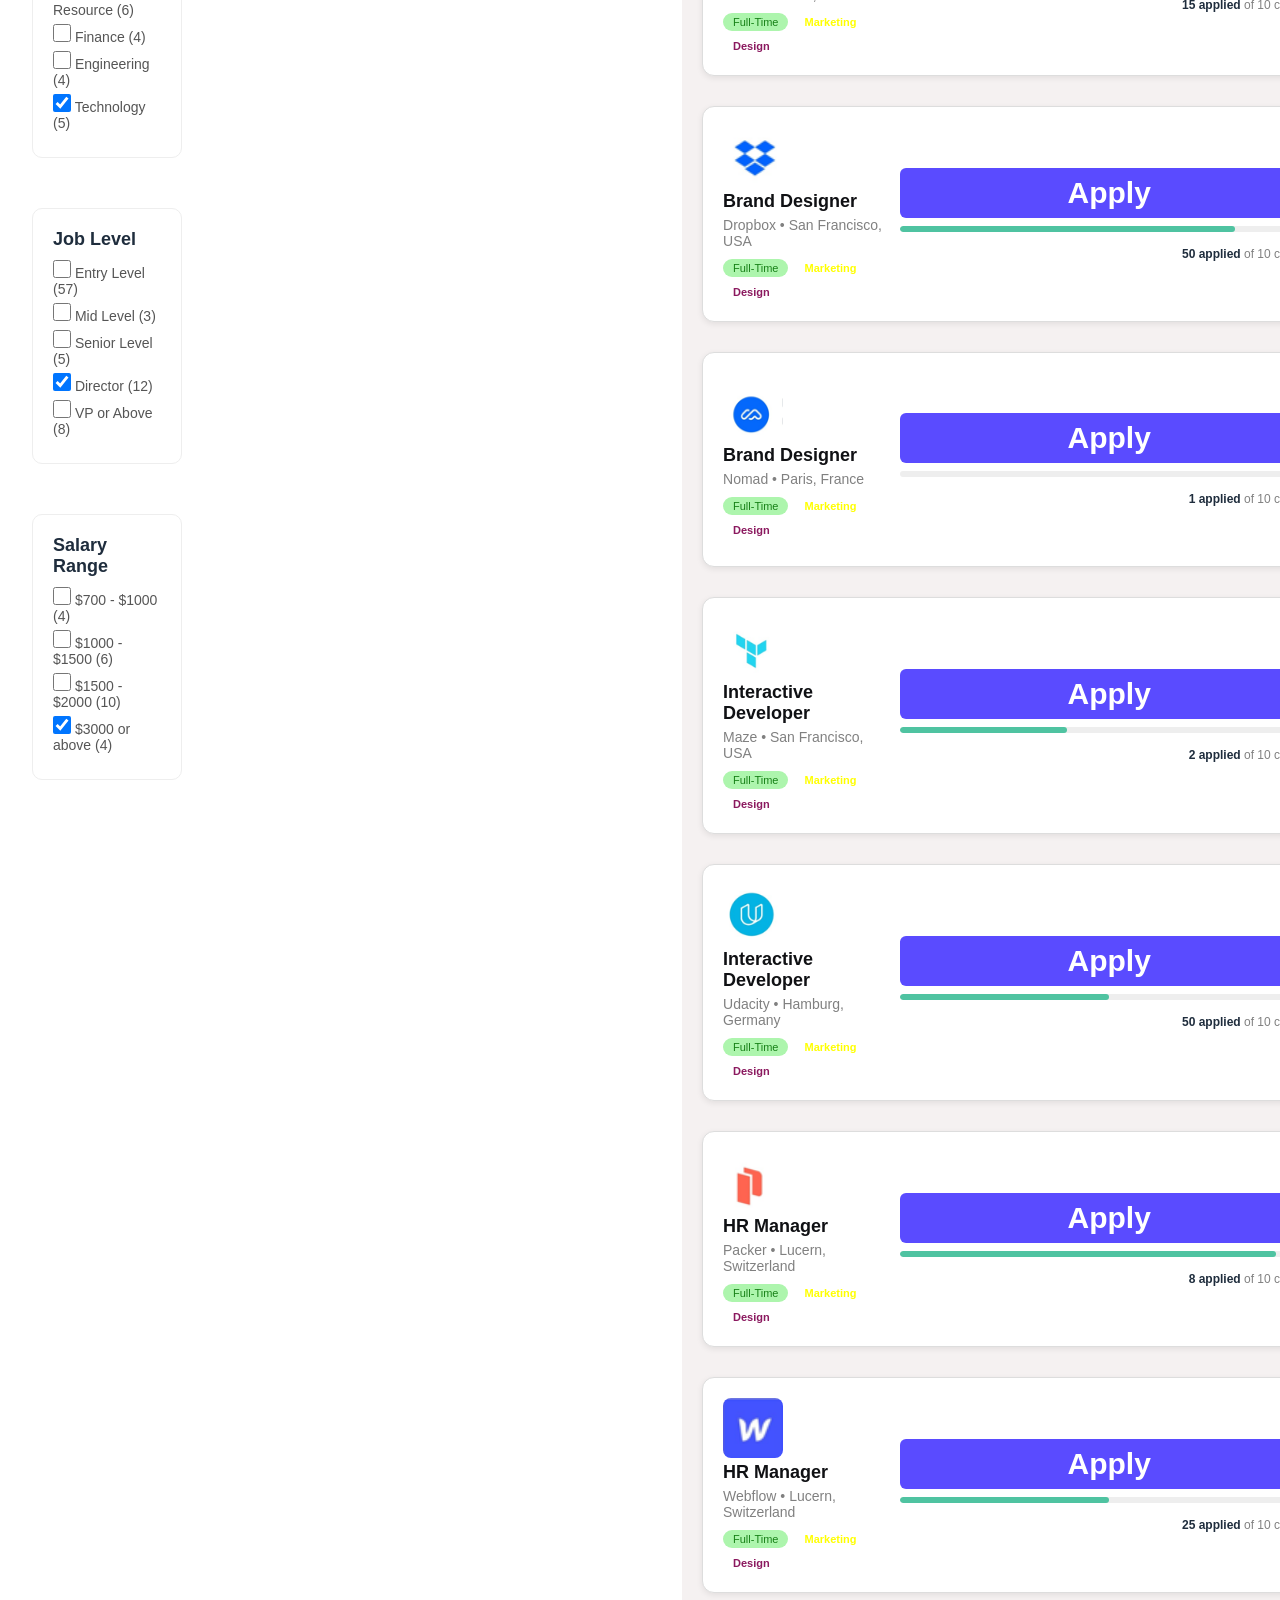
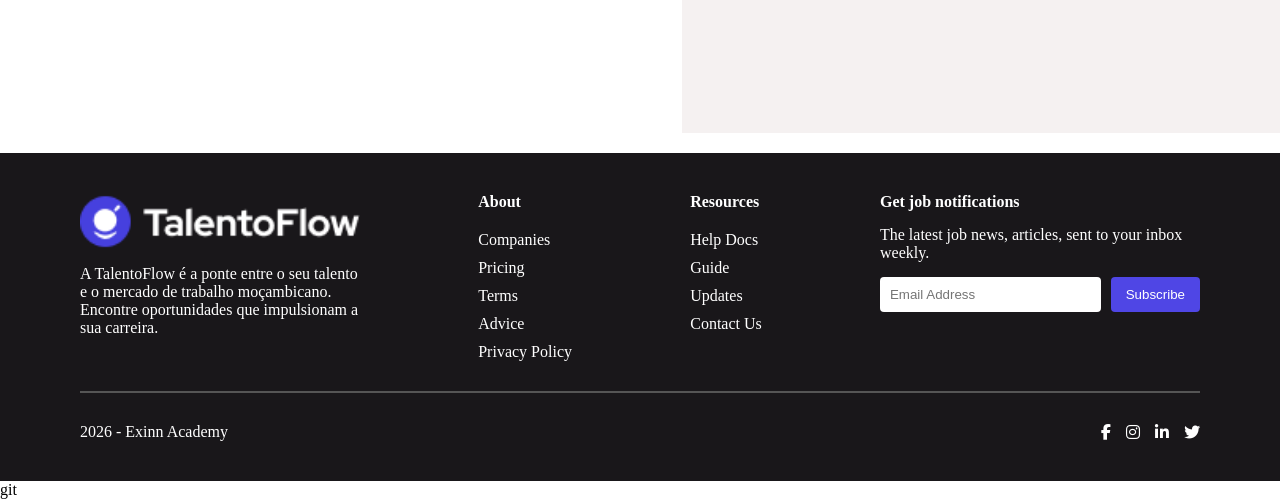
==== commit 92b96b9f: "js adicionado com sucesso!" ====
--- a/findingJob.html
+++ b/findingJob.html
@@ -19,13 +19,14 @@
     <!-- Lado esquerdo: logo + nome --> 
     <div class="divhead1"> 
         <div class="logo-area"> 
-            <img class="imag" src="AssetsTalentoFlow/Logo.png" alt="Logo TalentoFlow"> 
+            <a href="index.html"><img class="imag" src="AssetsTalentoFlow/Logo.png" alt="Logo TalentoFlow"> </a>
         </div> 
         
         <!-- Centro: links de navegação --> 
         <div class="headElements"> 
-            <div><a href="#">Find Jobs</a></div> 
-            <div><a href="#">Browse Companies</a></div> 
+            <div><a href="findingJob.html">Conquiste a sua vaga</a></div> 
+            <div><a href="findingJob.html
+                ">Pesquise por empresas</a></div> 
         </div> 
     </div> 
     
@@ -50,7 +51,7 @@
 
         <div class="finding">
             <div class="hero-title">Find your </div>
-            <div class="hero-number">Dream Job</div>
+            <div class="hero-number">Dream Job!</div>
         </div>
 
         
@@ -59,6 +60,7 @@
             <p>
                 A talentoFlow é a ponte entre o seu talento e o mercado de trabalho moçambicano.
                 Encontre oportunidades que impulsionam a sua carreira.
+                Igualmente, se você é uma empresa, encontre os melhores talentos para impulsionar o crescimento do seu negócio!
             </p>
         </div>
     </div>
@@ -565,7 +567,7 @@
     
 
 </footer>
-
+git
     
 </body>
 </html>
--- a/styles.css
+++ b/styles.css
@@ -116,6 +116,22 @@
         0% 100%,   /* fundo esquerdo normal */
         0% 12%     /* sobe para fechar o corte esquerdo */
     );
+
+
+}
+
+
+     clip-path: polygon(
+        0% 0%,     /* sem corte no topo à esquerda */
+        100% 0%,   /* topo direito normal */
+        100% 85%,  /* desce antes do fim */
+        85% 100%,  /* corte no fundo à direita */
+         0% 100%,   /* fundo esquerdo normal */
+         0% 12%     /* sobe para fechar o corte esquerdo */
+       
+        
+    );
+
 
 
 }
@@ -222,6 +238,7 @@
 .secao-empresas {
     width: 100%;
     background-color: white;
+    background-color: #f8f9fb;
     display: flex;
     justify-content:flex-start; /* centraliza o conteúdo */
     padding: 30px 0;
@@ -278,6 +295,8 @@
 
 /* SECTION DE CATEGORIAS */
 .categorias {
+    display: flex;
+    flex-wrap: wrap;
     padding: 60px 80px;
 }
 
@@ -285,7 +304,8 @@
 .linha-categorias {
     display: flex;          /* Ativa flex */
     gap: 20px;              /* Espaço entre cards */
-    margin-bottom: 20px;    /* Espaço entre linhas */
+    margin-bottom: 20px; 
+    flex-wrap: wrap;   /* Espaço entre linhas */
 }
 
 /* Cada card */
@@ -308,15 +328,27 @@
     transform: translateY(-5px);
     box-shadow: 0 10px 20px rgba(0,0,0,0.08);
 }
+.card-categoria, :first, i
+{ color: #2196F3;}
+
+
 
 /* Ícone */
 .card-icon img {
     width: 100px;   
     height: auto;   /* mantémmos a proporção */
-}
+    width: 70px;
+}
+
 
 .card-icon i {
-    font-size: 40px;
+     color: #476dbe; /* azul */
+    font-size: 50px;
+}
+
+
+.engenharia i {
+    color: #5271b3;
 }
 
 /* Texto */
@@ -368,6 +400,7 @@
 
 
 
+/*SEGUNDA PARTE - SHANAYA*/
 
 /*Area de Dashboard*/
 
@@ -463,6 +496,51 @@
     background-color: #f5f5f5;
 }
 
+}
+
+/* BOTÃO */
+.btn-publicar {
+    padding: 14px 28px;
+    font-size: 16px;
+    font-weight: 600;
+    color: #4a49e5;
+    background-color: #ffffff;
+    border: none;
+    border-radius: 6px;
+    cursor: pointer;
+    transition: 0.3s;
+}
+
+.btn-publicar:hover {
+    background-color: #f1f1f1;
+}
+
+/* IMAGEM */
+.dashboard-image img {
+    max-width: 800px;
+    width: 100%;
+    height: 450px;
+    border-radius: 10px;
+}
+
+
+
+
+
+/* Container geral */
+.vagas {
+    padding: 60px 100px;
+    background-color: #f5f5f5;
+}
+
+/* TOPO */
+
+/* Container geral */
+.vagas {
+    padding: 60px 100px;
+    background-color: #f5f5f5;
+}
+
 /* TOPO */
 .vagas-topo {
     display: flex;
@@ -813,6 +891,202 @@
 .form{
     display: flex;
     gap: 10px;
+}
+
+/* CARD */
+.vaga-card {
+    flex: 1 1 calc(25% - 25px);
+    min-width: 0;
+    background-color: #fff;
+    border: 1px solid #e6e6e6;
+    border-radius: 10px;
+    padding: 20px;
+    display: flex;
+    flex-direction: column;
+    gap: 12px;
+    transition: 0.2s ease;
+}
+
+.vaga-card:hover {
+    transform: translateY(-4px);
+    box-shadow: 0 10px 25px rgba(0,0,0,0.05);
+}
+
+/* HEADER */
+.vaga-header {
+    display: flex;
+    justify-content: space-between;
+    align-items: center;
+}
+
+.imgEmp {
+    width: 45px;
+    height: 45px;
+    object-fit: contain;
+}
+
+.full-time {
+    border: 1px solid #0c185c;
+    color: #0c185c;
+    font-size: 12px;
+    padding: 5px 10px;
+    border-radius: 6px;
+}
+
+/* TEXTO */
+.vaga-card h3 {
+    margin: 0;
+    word-break: break-word;
+}
+
+.empresa-local {
+    display: flex;
+    flex-wrap: wrap;
+    gap: 5px;
+    font-size: 14px;
+    color: #666;
+}
+
+.descricao {
+    font-size: 14px;
+    color: #777;
+}
+
+/* TAGS */
+.tags {
+    display: flex;
+    flex-wrap: wrap;
+    gap: 8px;
+    margin-top: 5px;
+}
+
+.tag {
+    font-size: 12px;
+    padding: 6px 12px;
+    border-radius: 20px;
+}
+
+.marketing {
+    background-color: #ffe8cc;
+    color: #e67e22;
+}
+
+.design {
+    background-color: #d4f5e9;
+    color: #2ecc71;
+}
+
+.technology {
+    background-color: #ffe3e3;
+    color: #e74c3c;
+}
+
+.business {
+    background-color: #ede7f6;
+    color: #6c5ce7;
+}
+
+/* TABLET */
+@media (max-width: 1024px) {
+    .vaga-card {
+        flex: 1 1 calc(50% - 25px);
+    }
+
+    .vagas {
+        padding: 40px 40px;
+    }
+}
+
+/* MOBILE */
+@media (max-width: 768px) {
+    .vaga-card {
+        flex: 1 1 100%;
+    }
+
+    .vagas {
+        padding: 30px 20px;
+    }
+
+    .vagas-topo {
+        flex-direction: column;
+        align-items: flex-start;
+        gap: 10px;
+    }
+}
+
+
+/* SECTION */
+.vagasAbertas {
+    padding: 60px 100px;
+    background-color: rgb(245, 241, 241)}
+
+.vagas-topo {
+    display: flex;
+    justify-content: space-between;
+    align-items: center;
+    margin-bottom: 40px;
+}
+
+.designTitle {
+    color: #227aff;
+}
+
+.ver-todas {
+    color: #0c185c;
+    font-size: 20px;
+    cursor: pointer;
+}
+
+/* cada linha */
+.linha-vagas {
+    display: flex;
+    justify-content: space-between;
+    gap: 30px;
+    margin-bottom: 30px;
+}
+
+/* cada vaga */
+.vaga {
+    flex: 1; /* ocupa metade da linha */
+    display: flex;
+    gap: 15px;
+    padding: 20px;
+    border: 1px solid #ddd;
+    border-radius: 12px;
+    background-color: #fff;
+}
+
+/* imagem */
+.vaga-img img {
+    width: 50px;
+    height: 50px;
+    object-fit: contain;
+}
+
+/* info */
+.vaga-info h3 {
+    margin: 0;
+    font-size: 16px;
+}
+
+.vaga-info p {
+    margin: 5px 0 10px;
+    font-size: 13px;
+    color: gray;
+}
+
+/* tags */
+.vaga-tags {
+    display: flex;
+    gap: 6px;
+    flex-wrap: wrap;
+}
+
+.vaga-tags span {
+    padding: 4px 8px;
+    font-size: 11px;
+    border-radius: 6px;
+    color: white;
 }
 
 .form input{
@@ -1629,6 +1903,32 @@
     padding: 4px;
 }
 
+
+
+
+
+/* FULL-TIME */
+/* Tags */
+.vaga-tags{
+    display: flex;
+    gap: 10px;
+}
+
+.vaga-tags span{
+    padding: 5px 12px;
+    font-size: 12px;
+    border-radius: 20px;
+    font-weight: 500;
+}
+
+
+.full{
+    background-color: rgb(173, 245, 173);
+    color: rgb(23, 129, 23);
+    border-radius: 20px;
+    padding: 4px;
+}
+
 .marketing{
     background-color: transparent;
     color: yellow;
@@ -1746,3 +2046,193 @@
   color: gray;
 }
 
+
+/*Footer*/
+
+
+.footer{
+    background-color: rgb(25, 23, 26);
+    color: white;
+    padding: 40px 80px;
+}
+
+/* Container principal */
+.containerFooter{
+    display: flex;
+    justify-content: space-between;   /* DISTRIBUI IGUAL À IMAGEM */
+    align-items: flex-start;
+    gap: 40px;
+    flex-wrap: wrap;
+}
+
+/* Empresa */
+.empresa{
+    max-width: 280px;
+    display: flex;
+    flex-direction: column;
+    gap: 15px;
+}
+
+/* Colunas About e Resources */
+.coluna{
+    display: flex;
+    flex-direction: column;
+    gap: 10px;
+}
+
+.coluna h4{
+    margin-bottom: 10px;
+}
+
+/* Newsletter */
+.newsletter{
+    max-width: 320px;
+    display: flex;
+    flex-direction: column;
+    gap: 15px;
+}
+
+.form{
+    display: flex;
+    gap: 10px;
+}
+
+.form input{
+    padding: 10px;
+    border: none;
+    border-radius: 4px;
+    flex: 1;
+}
+
+.form button{
+    padding: 10px 15px;
+    background-color: #4f46e5;
+    border: none;
+    color: white;
+    border-radius: 4px;
+    cursor: pointer;
+}
+
+/* Linha */
+hr{
+    margin: 30px 0;
+    border: 1px solid #555;
+}
+
+/* Parte final */
+.final{
+    display: flex;
+    justify-content: space-between;  /* AQUI estava o teu erro */
+    align-items: center;
+}
+
+.redes{
+    display: flex;
+    gap: 15px;
+}
+
+
+
+
+
+/* RESPONSIVIDADE - MOBILE */  
+
+@media (max-width: 768px) {
+
+    /* Rducao de pading um pouquinho grandess  */
+    .hero,
+    .secao-empresas,
+    .categorias,
+    .vagasAbertas,
+    .footer {
+        padding: 40px 20px;
+    }
+
+    .cabecalho-explore {
+        padding: 0 20px;
+        flex-direction: column;
+        align-items: flex-start;
+        gap: 10px;
+    }
+
+    /* Header empilhado */
+    .cabeca {
+        flex-direction: column;
+        gap: 15px;
+        padding: 15px 20px;
+    }
+
+    .divhead1 {
+        flex-direction: column;
+        gap: 15px;
+        align-items: center;
+    }
+
+    .headElements {
+        flex-direction: column;
+        align-items: center;
+    }
+
+    .auth-buttons {
+        flex-direction: column;
+        width: 100%;
+    }
+
+    .auth-buttons button {
+        width: 100%;
+    }
+
+    /* Hero */
+    .hero-title { font-size: 28px; }
+    .hero-subtitle { font-size: 24px; }
+    .hero-number { font-size: 32px; }
+
+    .hero-image img {
+        width: 180px;
+    }
+
+    /* Search */
+    .search-container {
+        flex-direction: column;
+        gap: 10px;
+    }
+
+    .search-btn {
+        width: 100%;
+    }
+
+    /* Categorias em coluna */
+    .linha-categorias {
+        display: flex;
+    flex-wrap: wrap;
+    }
+
+    /* Vagas em coluna */
+    .linha-vagas {
+        flex-direction: column;
+    }
+
+    .vaga {
+        flex-direction: column;
+        align-items: flex-start;
+    }
+
+    /* Footer */
+    .containerFooter {
+        flex-direction: column;
+        gap: 30px;
+    }
+
+    .final {
+        flex-direction: column;
+        gap: 15px;
+    }
+}
+
+
+/* TABLET */
+@media (max-width: 1024px){
+    .vaga-card{
+        flex: 0 0 calc(50% - 13px);
+    }
+}
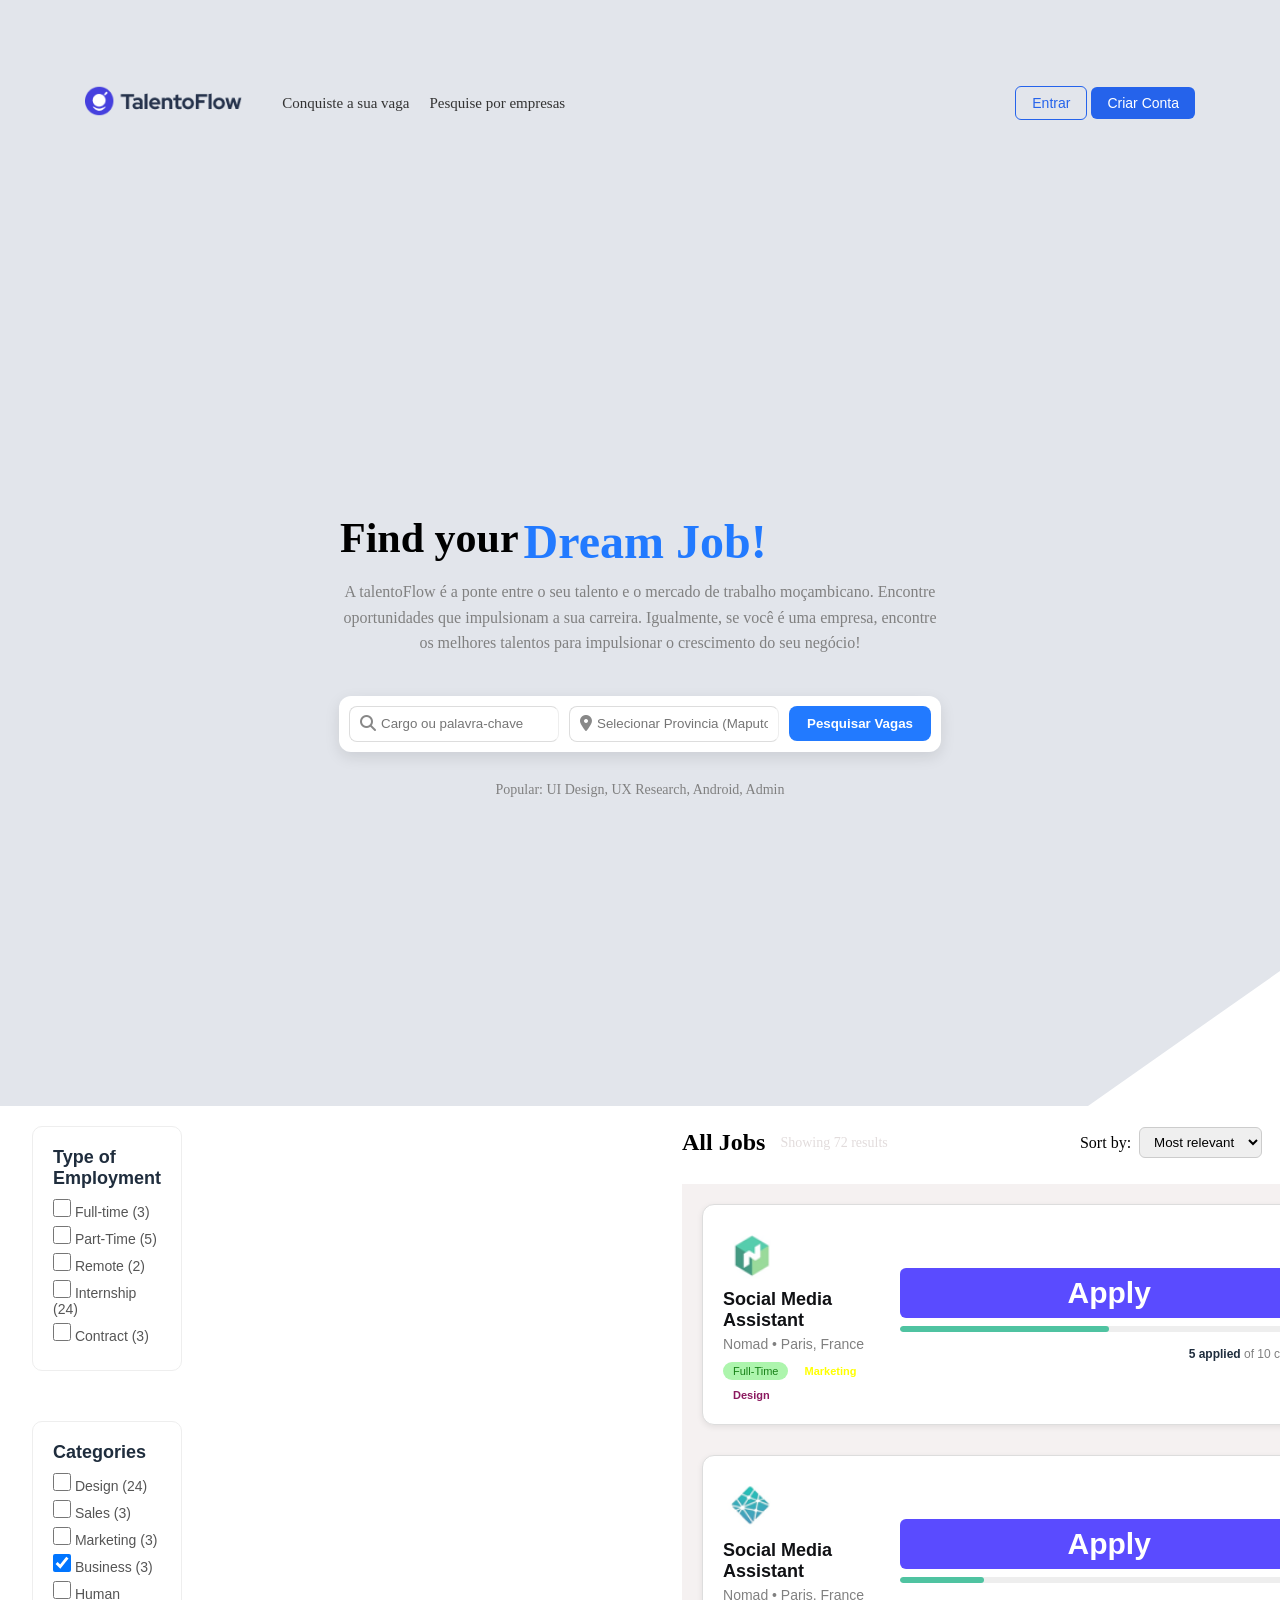
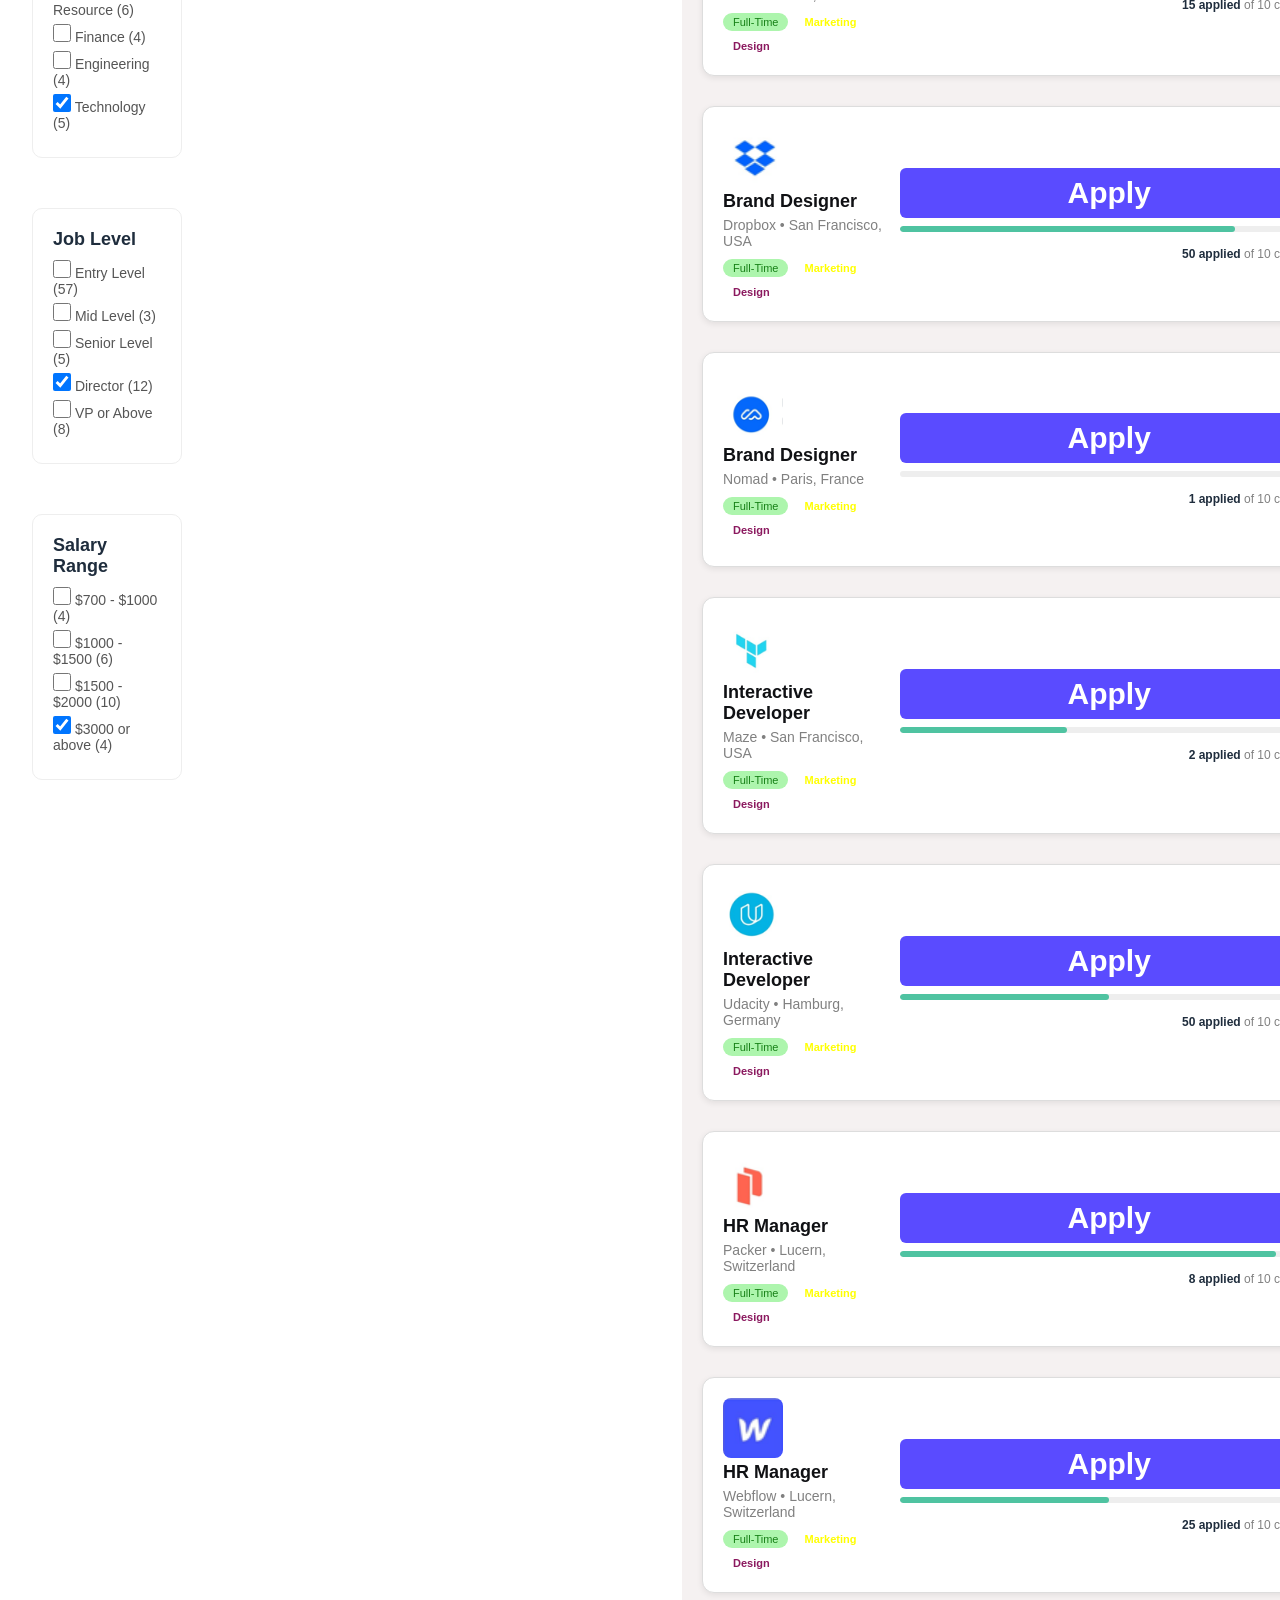
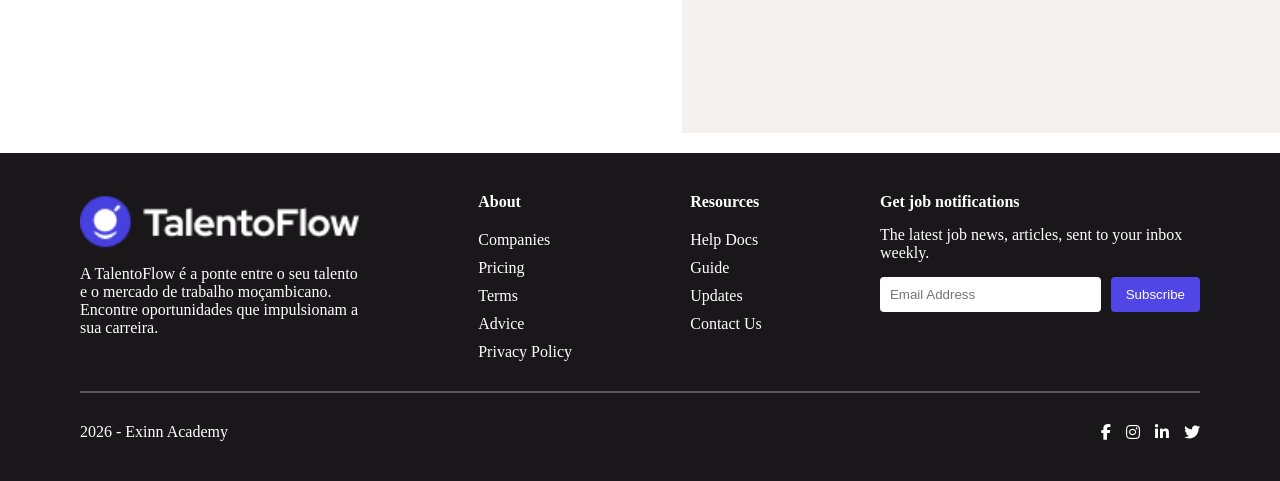
==== commit 0a7e4c82: "ajustado" ====
--- a/findingJob.html
+++ b/findingJob.html
@@ -567,7 +567,8 @@
     
 
 </footer>
-git
-    
+
+
+<script src="script1.js"></script>
 </body>
 </html>
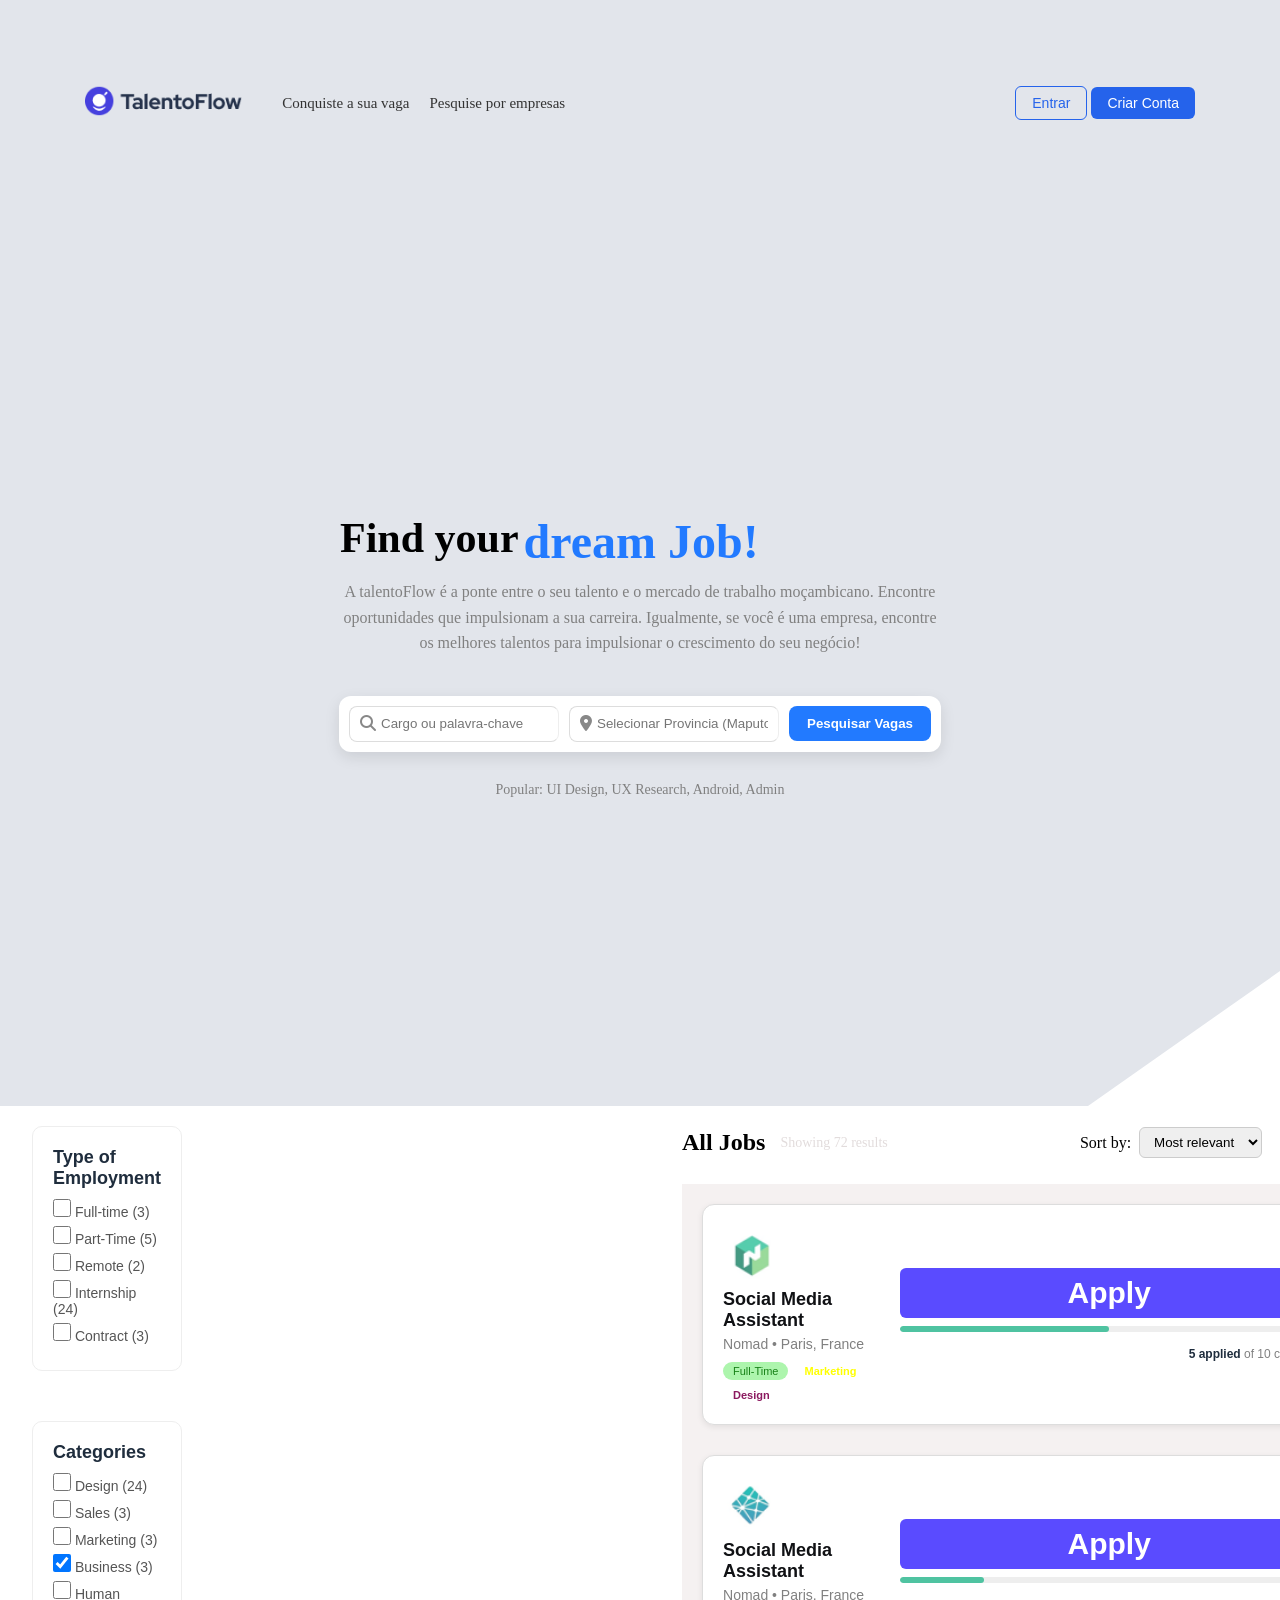
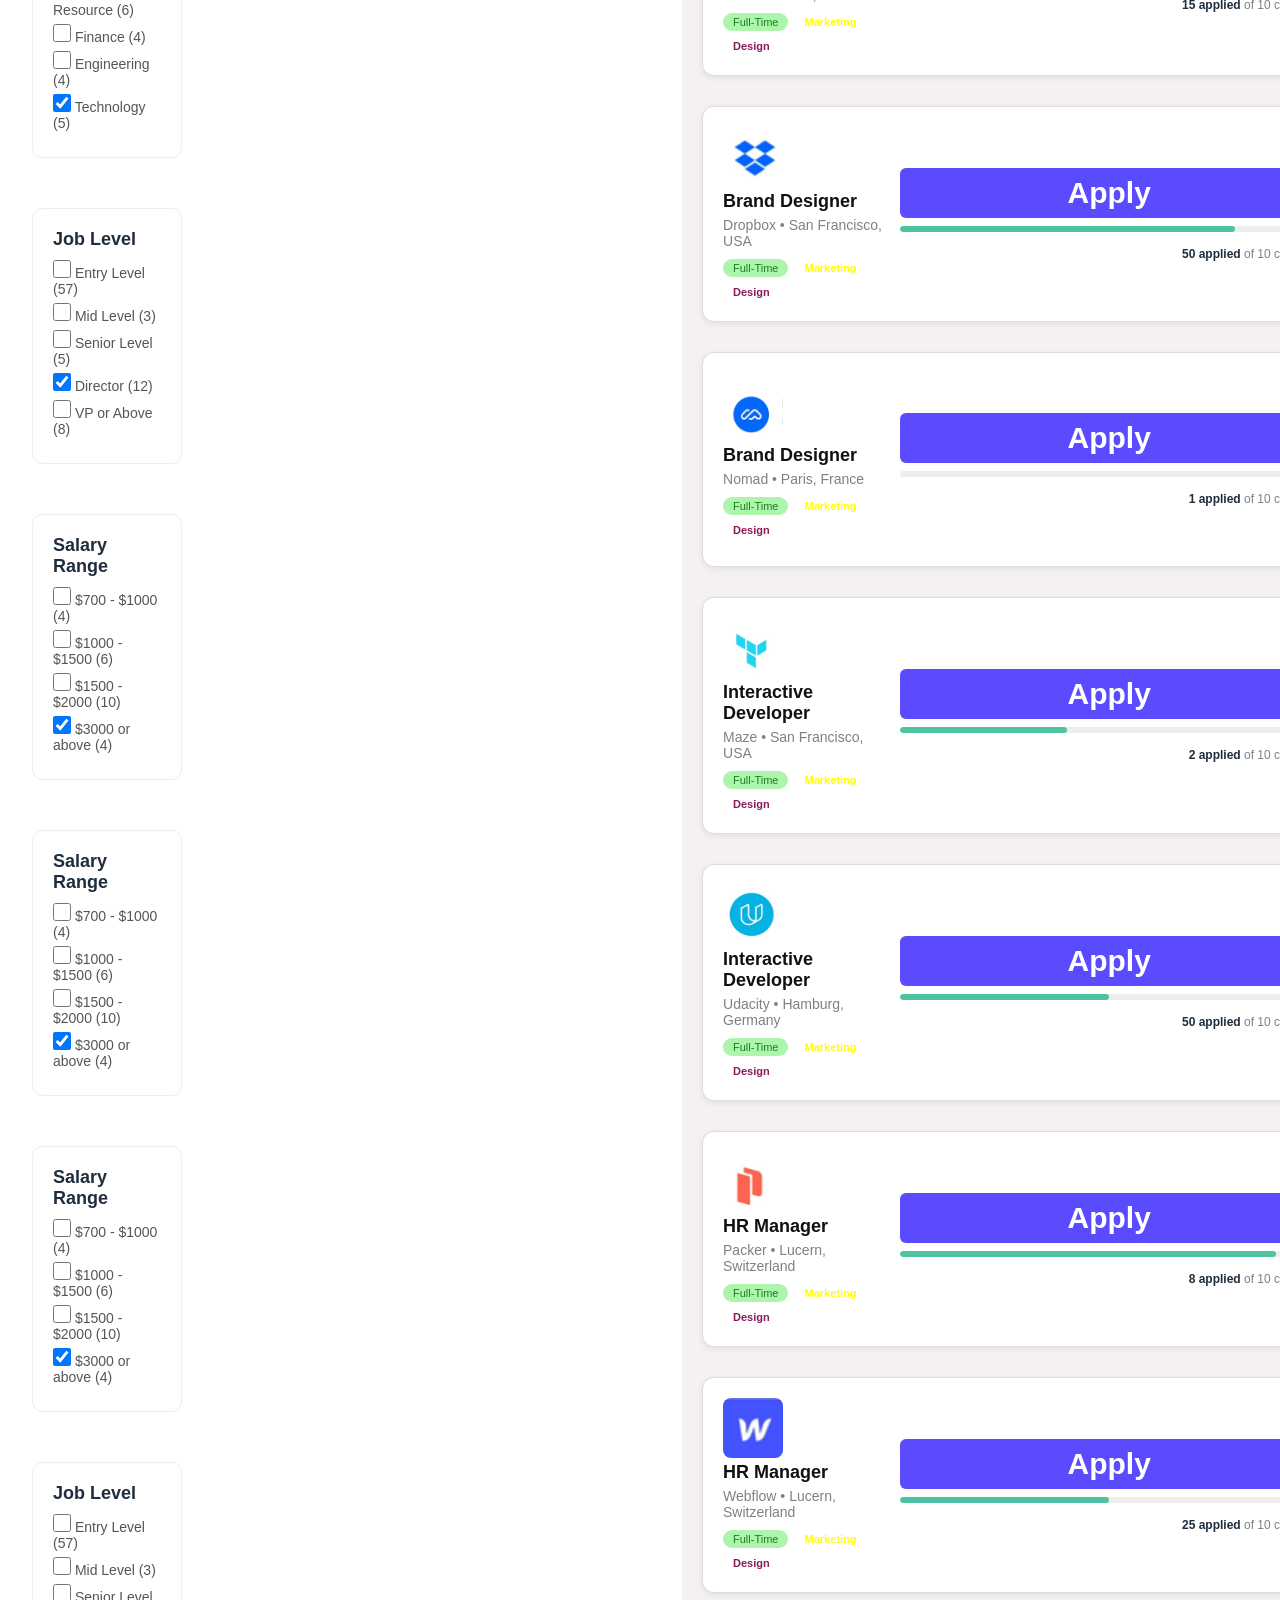
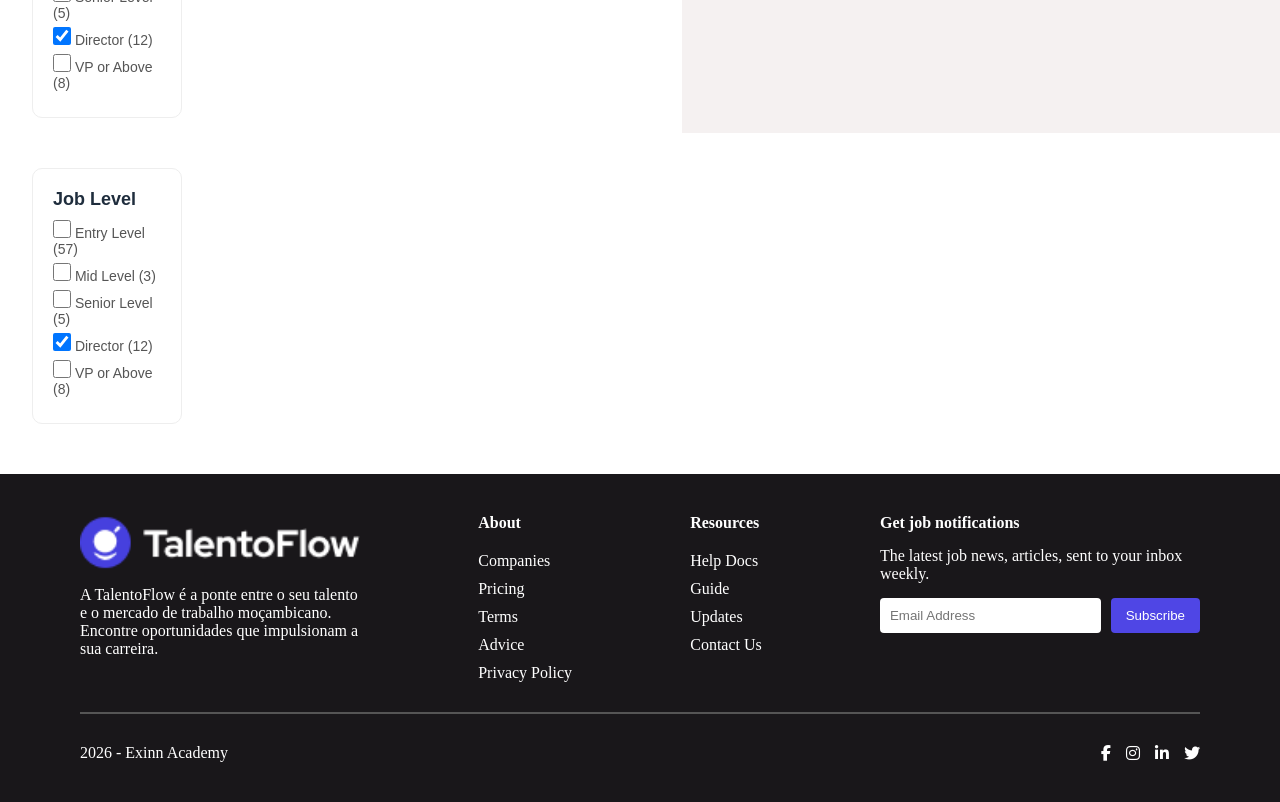
==== commit 9edc643d: "projeto ajustado agora" ====
--- a/findingJob.html
+++ b/findingJob.html
@@ -51,7 +51,7 @@
 
         <div class="finding">
             <div class="hero-title">Find your </div>
-            <div class="hero-number">Dream Job!</div>
+            <div class="hero-number">dream Job!</div>
         </div>
 
         
@@ -154,6 +154,53 @@
                 <label class="item"><input type="checkbox"> $1500 - $2000 (10)</label>
                 <label class="item"><input type="checkbox" checked> $3000 or above (4)</label>
             </div>
+
+
+            <!-- Salary -->
+            <div class="filtro">
+                <div class="filtro-titulo">Salary Range</div>   
+
+                <label class="item"><input type="checkbox"> $700 - $1000 (4)</label>
+                <label class="item"><input type="checkbox"> $1000 - $1500 (6)</label>
+                <label class="item"><input type="checkbox"> $1500 - $2000 (10)</label>
+                <label class="item"><input type="checkbox" checked> $3000 or above (4)</label>
+            </div>
+
+
+            <!-- Salary -->
+            <div class="filtro">
+                <div class="filtro-titulo">Salary Range</div>   
+
+                <label class="item"><input type="checkbox"> $700 - $1000 (4)</label>
+                <label class="item"><input type="checkbox"> $1000 - $1500 (6)</label>
+                <label class="item"><input type="checkbox"> $1500 - $2000 (10)</label>
+                <label class="item"><input type="checkbox" checked> $3000 or above (4)</label>
+            </div>
+
+            <!-- Job Level -->
+            <div class="filtro">
+                <div class="filtro-titulo">Job Level</div>
+
+                <label class="item"><input type="checkbox"> Entry Level (57)</label>
+                <label class="item"><input type="checkbox"> Mid Level (3)</label>
+                <label class="item"><input type="checkbox"> Senior Level (5)</label>
+                <label class="item"><input type="checkbox" checked> Director (12)</label>
+                <label class="item"><input type="checkbox"> VP or Above (8)</label>
+            </div>
+
+            <!-- Job Level -->
+            <div class="filtro">
+                <div class="filtro-titulo">Job Level</div>
+
+                <label class="item"><input type="checkbox"> Entry Level (57)</label>
+                <label class="item"><input type="checkbox"> Mid Level (3)</label>
+                <label class="item"><input type="checkbox"> Senior Level (5)</label>
+                <label class="item"><input type="checkbox" checked> Director (12)</label>
+                <label class="item"><input type="checkbox"> VP or Above (8)</label>
+            </div>
+
+
+            
 
     </div >
 
--- a/styles.css
+++ b/styles.css
@@ -132,9 +132,9 @@
         
     );
 
-
-
-}
+}
+
+
 
 
      
@@ -293,149 +293,127 @@
 
 
 
-/* SECTION DE CATEGORIAS */
+
+/* SECTION */
 .categorias {
-    display: flex;
-    flex-wrap: wrap;
-    padding: 60px 80px;
-}
-
-/* Cada linha */
+    max-width: 1200px;     /* controla largura */
+    margin: 0 auto;        /* centraliza */
+    padding: 60px 20px;
+}
+
+/* LINHA */
 .linha-categorias {
-    display: flex;          /* Ativa flex */
-    gap: 20px;              /* Espaço entre cards */
-    margin-bottom: 20px; 
-    flex-wrap: wrap;   /* Espaço entre linhas */
-}
-
-/* Cada card */
+    display: flex;
+    gap: 25px;
+    margin-bottom: 25px;
+}
+
+/* CARD */
 .card-categoria {
-    flex: 1;                /* Todos com mesmo tamanho */
-    background: #ffffff;
+    flex: 0 0 calc(25% - 19px); /* 4 por linha */
+    background: #fff;
     padding: 25px;
     border-radius: 12px;
-    display: flex;
-    flex-direction: column;
-    align-items: center;
-    gap: 20px;
+    text-align: center;
     border: 1px solid #eee;
     cursor: pointer;
     transition: 0.3s ease;
 }
 
-/* Hover */
+/* HOVER */
 .card-categoria:hover {
-    transform: translateY(-5px);
-    box-shadow: 0 10px 20px rgba(0,0,0,0.08);
-}
-.card-categoria, :first, i
-{ color: #2196F3;}
-
-
-
-/* Ícone */
-.card-icon img {
-    width: 100px;   
-    height: auto;   /* mantémmos a proporção */
-    width: 70px;
-}
-
-
+    transform: translateY(-6px);
+    box-shadow: 0 10px 25px rgba(0,0,0,0.08);
+}
+
+/* ÍCONE */
 .card-icon i {
-     color: #476dbe; /* azul */
-    font-size: 50px;
-}
-
-
-.engenharia i {
-    color: #5271b3;
-}
-
-/* Texto */
+    font-size: 40px;
+    color: #4a6cf7;
+}
+
+/* TÍTULO */
 .card-titulo {
-    font-size: 18px;
-    margin-bottom: 6px;
-}
-
+    font-size: 16px;
+    font-weight: 600;
+    margin-top: 10px;
+}
+
+/* VAGAS */
 .card-vagas {
-    font-size: 14px;
-    color: gray;
-    display: flex;
-    align-items: center;
-    gap: 8px;
-}
-
-.eng{
-    color: rgb(68, 68, 245);
-    font-size:2px;
-   
-}
-
-.gestao{
-    color: rgb(68, 68, 245);
-    font-size:2px;
-
-}
-
-
-.recur{
-    color: rgb(68, 68, 245);
-    font-size:2px;
-}
-
-.micro{
-
-    color: rgb(68, 68, 245);
-    font-size:2px;
-
-    
-}
-
-
-
-
-
-
-
-
-
-
-/*SEGUNDA PARTE - SHANAYA*/
+    font-size: 13px;
+    color: #777;
+    margin-top: 5px;
+}
+
+
+
+
+
+
+/* TABLET (2 por linha) */
+@media (max-width: 1024px) {
+    .card-categoria {
+        flex: 0 0 calc(50% - 13px);
+    }
+}
+
+/* MOBILE (1 por linha) */
+@media (max-width: 600px) {
+    .linha-categorias {
+        flex-direction: column;
+    }
+
+    .card-categoria {
+        flex: 1 1 100%;
+    }
+}
+
+
+
+
+
+
+
+
+
+
+
+
+
+
+
 
 /*Area de Dashboard*/
 
 /* SECTION GERAL */
+/* ==========================
+   SECTION DASHBOARD
+========================== */
 .sectionParaDashboard {
-
-     max-width: 1650px;   /* MESMA largura das
-     outras seções */
-     height: 510px;
-    margin: 0 auto;      /* centralizacao horizontal */
+    max-width: 1650px;
+    margin: 0 auto;
     background-color: #4a49e5;
     padding: 60px 80px;
-
-
-    /*Decidimos aplicar esse conceito de clip-path para recortar o elemento... Vamos la ver:*/
-
     clip-path: polygon(
-        15% 0%,     /* corte no topo à esquerda */
-        100% 0%,   /* topo direito normal */
-        100% 85%,  /* desce antes do fim */
-        85% 100%,  /* corte no fundo à direita */
-        0% 100%,   /* fundo esquerdo normal */
-        0% 12%     /* sobe para fechar o corte esquerdo */
+        15% 0%, 
+        100% 0%, 
+        100% 85%, 
+        85% 100%, 
+        0% 100%, 
+        0% 12%
     );
 }
-/* CONTAINER FLEX */
+
 .dashboard-content {
     display: flex;
     align-items: center;
     justify-content: space-between;
     gap: 40px;
-    
-}
-
-/* TEXTO */
+    flex-wrap: wrap; /* Para mobile empilhar automaticamente */
+}
+
+/* ===== TEXTO ===== */
 .dashboard-text {
     max-width: 480px;
     color: #ffffff;
@@ -453,7 +431,6 @@
     margin-bottom: 24px;
 }
 
-/* BOTÃO */
 .btn-publicar {
     padding: 14px 28px;
     font-size: 16px;
@@ -470,13 +447,103 @@
     background-color: #f1f1f1;
 }
 
-/* IMAGEM */
+/* ===== IMAGEM ===== */
+.dashboard-image {
+    flex: 1;
+    text-align: center;
+}
+
 .dashboard-image img {
     max-width: 800px;
     width: 100%;
-    height: 450px;
+    height: auto;
     border-radius: 10px;
 }
+
+/* ==========================
+   RESPONSIVE
+========================== */
+
+/* TABLET */
+@media (max-width: 1024px) {
+    .sectionParaDashboard {
+        padding: 40px 40px;
+    }
+
+    .dashboard-text h2 {
+        font-size: 36px;
+    }
+
+    .dashboard-text .price {
+        font-size: 14px;
+    }
+
+    .btn-publicar {
+        padding: 12px 24px;
+        font-size: 14px;
+    }
+
+    .dashboard-image img {
+        max-width: 600px;
+        height: auto;
+    }
+}
+
+/* MOBILE */
+@media (max-width: 768px) {
+    .sectionParaDashboard {
+        padding: 30px 20px;
+        clip-path: none; /* Retira cortes para mobile */
+        border-radius: 0;
+    }
+
+    .dashboard-content {
+        flex-direction: column;
+        align-items: center;
+        text-align: center;
+        gap: 30px;
+    }
+
+    .dashboard-text h2 {
+        font-size: 28px;
+    }
+
+    .dashboard-text .price {
+        font-size: 14px;
+    }
+
+    .btn-publicar {
+        padding: 12px 20px;
+        font-size: 14px;
+        width: 100%;
+        max-width: 300px;
+    }
+
+    .dashboard-image img {
+        width: 100%;
+        max-width: 350px;
+        height: auto;
+    }
+}
+
+/* MICRO MOBILE (para ecrãs < 480px) */
+@media (max-width: 480px) {
+    .dashboard-text h2 {
+        font-size: 24px;
+        line-height: 1.3;
+    }
+
+    .btn-publicar {
+        font-size: 13px;
+        padding: 10px 18px;
+    }
+
+    .dashboard-content {
+        gap: 20px;
+    }
+}
+
+
 
 
 
